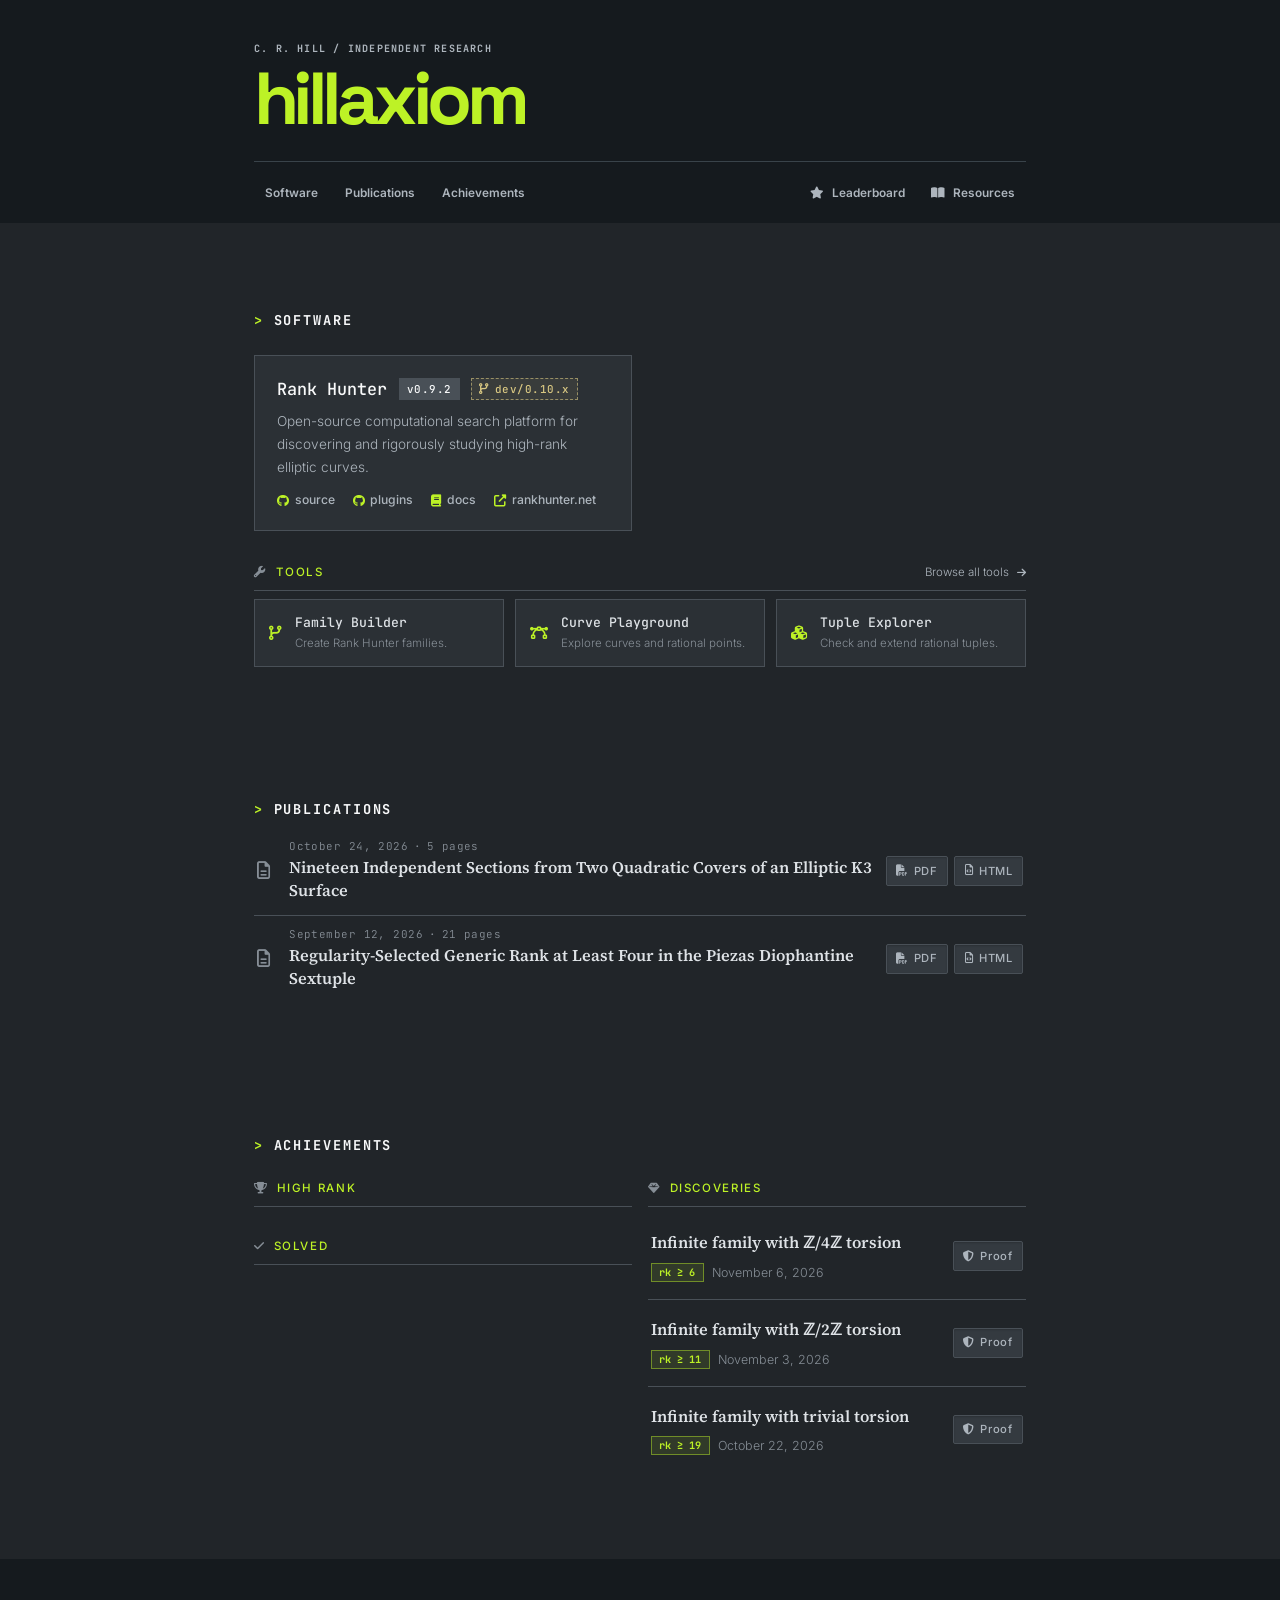
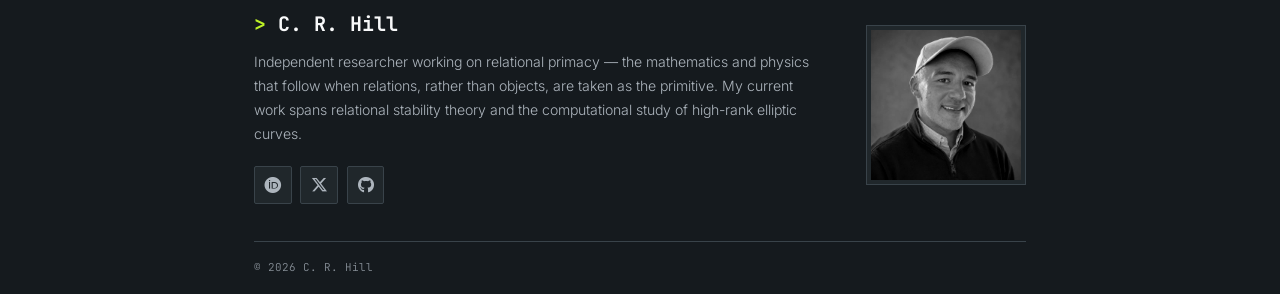
==== index.html @ bff1508a "Refresh leaderboard and resources pages" ====
<!DOCTYPE html>
<html lang="en">
<head>
<meta charset="UTF-8">
<meta name="viewport" content="width=device-width, initial-scale=1.0">
<title>C. R. Hill &middot; hillaxiom</title>
<link rel="stylesheet" href="https://cdnjs.cloudflare.com/ajax/libs/font-awesome/6.5.2/css/all.min.css">
<link rel="preconnect" href="https://fonts.googleapis.com">
<link href="https://fonts.googleapis.com/css2?family=Source+Serif+4:ital,wght@0,400;0,600;0,700;1,400&family=Inter:wght@300;400;500;600&family=JetBrains+Mono:wght@500;700&family=Space+Grotesk:wght@500;700&display=swap" rel="stylesheet">
<!--link rel="stylesheet" href="https://cdn.jsdelivr.net/gh/jpswalsh/academicons@1/css/academicons.min.css"-->
<link rel="stylesheet" href="css/style.css">
</head>
<body class="home-page">

<header class="site-header">
  <div class="site-header-inner">
    <div class="site-header-main">
      <span class="site-header-kicker">C. R. Hill / Independent research</span>
      <h1><a class="site-header-brand" href="index.html">hillaxiom</a></h1>
    </div>
    <nav class="site-header-nav" aria-label="Primary">
      <a href="#software">Software</a>
      <a href="#papers">Publications</a>
      <a href="#achievements">Achievements</a>
      <div class="site-header-nav-secondary">
        <a href="leaderboard.html"><i class="fa-solid fa-star" aria-hidden="true"></i> Leaderboard</a>
        <a href="resources.html"><i class="fa-solid fa-book-open" aria-hidden="true"></i> Resources</a>
      </div>
    </nav>
  </div>
</header>

<div class="container">
  <nav class="mobile-explore" aria-label="More pages">
    <a href="leaderboard.html"><i class="fa-solid fa-star" aria-hidden="true"></i> Leaderboard</a>
    <a href="resources.html"><i class="fa-solid fa-book-open" aria-hidden="true"></i> Resources</a>
  </nav>

  <!-- code -->
  <section id="software">
    <h2 class="section-title">Software</h2>

    <div class="software-grid">

      <div class="software-item">
        <div class="software-head">
          <a href="https://rankhunter.net">Rank Hunter</a>
          <span class="version-bubble">v0.9.2</span>
          <a class="version-bubble dev-bubble" href="https://github.com/crhillresearch/rank-hunter/tree/dev/0.10.x" aria-label="Development branch dev/0.10.x">
            <i class="fa-solid fa-code-branch" aria-hidden="true"></i> dev/0.10.x
          </a>
        </div>
        <p class="software-desc">Open-source computational search platform for discovering and rigorously studying high-rank elliptic curves.</p>
        <div class="software-links">
          <a href="https://github.com/crhillresearch/rank-hunter/"><i class="fa-brands fa-github"></i> source</a>
          <a href="https://github.com/crhillresearch/rh-plugins/"><i class="fa-brands fa-github"></i> plugins</a>
          <a href="https://docs.rankhunter.net"><i class="fa-solid fa-book"></i> docs</a>
          <a href="https://rankhunter.net"><i class="fa-solid fa-up-right-from-square"></i> rankhunter.net</a>
        </div>
      </div>

      <div class="software-item" hidden>
        <div class="software-head">
          <h3 class="software-name">Lava</h3>
          <span class="software-status-badge">In development</span>
        </div>
        <p class="software-desc">Lava brings exact arithmetic geometry to an interactive, Magma-style workspace for elliptic curves and beyond.</p>
      </div>

    </div>

    <div class="software-tools">
      <div class="software-tools-heading">
        <h3 class="group-header tools">Tools</h3>
        <a class="tools-browse" href="tools/">Browse all tools <i class="fa-solid fa-arrow-right" aria-hidden="true"></i></a>
      </div>
      <div class="tool-preview-list">
        <a class="tool-preview" href="tools/family-builder/">
          <i class="fa-solid fa-code-branch tool-preview-icon" aria-hidden="true"></i>
          <span><strong>Family Builder</strong><small>Create Rank Hunter families.</small></span>
        </a>
        <a class="tool-preview" href="tools/elliptic-curve-playground/">
          <i class="fa-solid fa-bezier-curve tool-preview-icon" aria-hidden="true"></i>
          <span><strong>Curve Playground</strong><small>Explore curves and rational points.</small></span>
        </a>
        <a class="tool-preview" href="tools/diophantine-tuple-explorer/">
          <i class="fa-solid fa-cubes tool-preview-icon" aria-hidden="true"></i>
          <span><strong>Tuple Explorer</strong><small>Check and extend rational tuples.</small></span>
        </a>
      </div>
    </div>
  </section>

  <!-- papers -->
  <section id="papers">
    <h2 class="section-title">Publications</h2>

    <div class="paper-group">
      <!-- Nineteen Independent Sections -->
      <article class="paper publication">
        <i class="fa-regular fa-file-lines paper-icon" aria-hidden="true"></i>
        <div class="paper-main">
          <div class="publication-meta"><time datetime="2026-10-24">October 24, 2026</time><span aria-hidden="true">&middot;</span><span>5 pages</span></div>
          <h3 class="paper-title"><a href="papers/k3-19-sections.html">Nineteen Independent Sections from Two Quadratic Covers of an Elliptic K3 Surface</a></h3>
        </div>
        <div class="paper-links">
          <a href="pdf/k3-19-sections.pdf" target="_blank" rel="noopener" class="paper-link">
            <i class="fa-solid fa-file-pdf"></i>
            PDF
          </a>
          <a href="papers/k3-19-sections.html" target="_blank" rel="noopener" class="paper-link">
            <i class="fa-regular fa-file-code"></i>
            HTML
          </a>
        </div>
      </article>

      <!-- Regularity-Selected Four-Rank Piezas Families -->
      <article class="paper publication">
        <i class="fa-regular fa-file-lines paper-icon" aria-hidden="true"></i>
        <div class="paper-main">
          <div class="publication-meta"><time datetime="2026-09-12">September 12, 2026</time><span aria-hidden="true">&middot;</span><span>21 pages</span></div>
          <h3 class="paper-title"><a href="papers/dmt-001.html">Regularity-Selected Generic Rank at Least Four in the Piezas Diophantine Sextuple</a></h3>
        </div>
        <div class="paper-links">
          <a href="pdf/dmt-001.pdf" target="_blank" rel="noopener" class="paper-link">
            <i class="fa-solid fa-file-pdf"></i>
            PDF
          </a>
          <a href="papers/dmt-001.html" target="_blank" rel="noopener" class="paper-link">
            <i class="fa-regular fa-file-code"></i>
            HTML
          </a>
        </div>
      </article>

    </div><!--/group-->

  </section><!--/papers-->

  <!-- unlocked -->
  <section id="achievements">
    <h2 class="section-title">Achievements</h2>

    <div class="unlocked-grid">
      <div class="unlocked-column">
        <div class="unlocked-group high-rank-group">
          <h3 class="group-header high-rank">High Rank</h3>
        </div>

        <div class="unlocked-group solved-group">
          <h3 class="group-header solved">Solved</h3>
        </div>
      </div>

      <div class="unlocked-group">
        <h3 class="group-header discoveries">Discoveries</h3>

        <article class="paper">
          <div class="paper-main discovery-main">
            <div class="discovery-info">
              <h3 class="paper-title">Infinite family with ℤ/4ℤ torsion</h3>
              <p class="discovery-date"><span class="discovery-rank-badge" aria-label="Rank at least 6">rk &ge; 6</span><time datetime="2026-11-05">November 6, 2026</time></p>
            </div>
            <div class="paper-links discovery-links">
              <a href="https://github.com/crhillresearch/rank-ledger/tree/main/c4-rank-6-s3-genus-one-family" target="_blank" rel="noopener">
                <i class="fa-solid fa-shield-halved" aria-hidden="true"></i>
                Proof
              </a>
            </div>
          </div>
        </article>

        <article class="paper">
          <div class="paper-main discovery-main">
            <div class="discovery-info">
              <h3 class="paper-title">Infinite family with ℤ/2ℤ torsion</h3>
              <p class="discovery-date"><span class="discovery-rank-badge" aria-label="Rank at least 11">rk &ge; 11</span><time datetime="2026-11-03">November 3, 2026</time></p>
            </div>
            <div class="paper-links discovery-links">
              <a href="https://github.com/crhillresearch/rank-ledger/tree/main/c2-rank-11-genus-one-family" target="_blank" rel="noopener">
                <i class="fa-solid fa-shield-halved" aria-hidden="true"></i>
                Proof
              </a>
            </div>
          </div>
        </article>
        <article class="paper">
          <div class="paper-main discovery-main">
            <div class="discovery-info">
              <h3 class="paper-title">Infinite family with trivial torsion</h3>
              <p class="discovery-date"><span class="discovery-rank-badge" aria-label="Rank at least 19">rk &ge; 19</span><time datetime="2026-10-22">October 22, 2026</time></p>
            </div>
            <div class="paper-links discovery-links">
              <a href="https://github.com/crhillresearch/rank-ledger/tree/main/rank-19-genus-one-base-change" target="_blank" rel="noopener">
                <i class="fa-solid fa-shield-halved" aria-hidden="true"></i>
                Proof
              </a>
            </div>
          </div>
        </article>
      </div>
    </div><!--/unlocked-grid-->

  </section>
</div>

<footer class="site-footer" id="about">
  <div class="footer-inner">
    <div class="footer-top">
      <div class="footer-about">
        <p class="footer-name">C. R. Hill</p>
        <p class="footer-bio">
          Independent researcher working on relational primacy &mdash; the mathematics
          and physics that follow when relations, rather than objects, are taken as
          the primitive. My current work spans relational stability theory and the
          computational study of high-rank elliptic curves.
        </p>
        <nav class="footer-socials" aria-label="C. R. Hill social links">
          <a href="https://orcid.org/0009-0001-0580-3561" aria-label="ORCiD"><i class="fab fa-orcid" aria-hidden="true"></i></a>
          <a href="https://x.com/crhillresearch" aria-label="X"><i class="fab fa-x-twitter" aria-hidden="true"></i></a>
          <a href="https://github.com/crhillresearch" aria-label="GitHub"><i class="fab fa-github" aria-hidden="true"></i></a>
        </nav>
      </div>
      <div class="footer-photo">
        <img src="assets/c_hill.jpg" alt="Portrait of C. R. Hill" />
      </div>
    </div>
    <div class="footer-bottom">
      <span>&copy; 2026 C. R. Hill</span>
    </div>
  </div>
</footer>

</body>
</html>
---- css/style.css ----
:root {
  --bg: #212529;
  --bg-raised: #2b3035;
  --bg-inset: #343A40;
  --bg-mid: #495057;
  --fg: #DEE2E6;
  --fg-strong: #F8F9FA;
  --fg-soft: #adb5bd;
  --dim: #868e96;
  --border: #495057;
  --accent: #BDF226;
  --accent-text: #BDF226;
  --accent-soft: rgba(189, 242, 38, 0.10);
  --yellow: #f2f226;
  --serif: "Source Serif 4", Georgia, serif;
  --sans: "Inter", system-ui, sans-serif;
  --mono: "JetBrains Mono", monospace;
}

* { margin: 0; padding: 0; box-sizing: border-box; }

body {
  background: var(--bg);
  color: var(--fg);
  font-family: var(--sans);
  font-weight: 300;
  line-height: 1.7;
  -webkit-font-smoothing: antialiased;
}

.container {
  max-width: 820px;
  margin: 0 auto;
  padding: 0 1.5rem;
}

a { color: var(--accent-text); text-decoration: none; }
a:hover { text-decoration: underline; text-underline-offset: 3px; }
a em { color: var(--fg-soft); font-size: 0.98rem; }
a:hover em { color: var(--fg); }

/* ---------- masthead ---------- */
header {
  display: flex;
  justify-content: space-between;
  align-items: baseline;
  padding: 2.2rem 0 1.2rem;
  border-bottom: 2px solid var(--fg-strong);
}
.site-name {
  font-family: var(--mono);
  font-weight: 700;
  font-size: 1.4rem;
  color: var(--fg-strong);
  letter-spacing: -0.02em;
}
.site-name::before { content: "> "; color: var(--accent-text); }
.site-name:hover { text-decoration: none; color: var(--accent-text); }

nav {
  display: flex;
  align-items: center;
  gap: 1.1rem;
}
nav a { color: var(--fg-soft); }
nav a:hover { color: var(--accent-text); }
nav a i { font-size: 1rem; vertical-align: -1px; }

/* ---------- hero ---------- */
.intro { padding: 3.2rem 0 2.8rem; }
.intro h1 {
  font-family: "Space Grotesk", var(--sans);
  font-weight: 700;
  font-size: clamp(1.7rem, 4.2vw, 2.4rem);
  line-height: 1.2;
  margin-bottom: 1rem;
  color: var(--fg-strong);
}
.intro em {
  color: var(--accent-text);
  font-family: var(--serif);
  font-style: italic;
  font-weight: 600;
}
.intro p {
  color: var(--fg-soft);
  font-size: 0.98rem;
}

/* ---------- sections ---------- */
section { padding: 1.8rem 0 2.4rem; }

.section-title {
  font-family: var(--mono);
  font-weight: 700;
  font-size: 0.85rem;
  text-transform: uppercase;
  letter-spacing: 0.14em;
  color: var(--fg-strong);
  display: flex;
  align-items: center;
  gap: 0.6rem;
  margin-bottom: 1.4rem;
}
.section-title::before { content: ">"; color: var(--accent-text); font-weight: 700; }

.section-note {
  color: var(--dim);
  font-size: 0.82rem;
  margin: -0.9rem 0 1.2rem;
}

/* ---------- frameworks ---------- */
.framework-grid {
  display: grid;
  grid-template-columns: repeat(2, 1fr);
  gap: 1rem;
}
.framework {
  background: var(--bg-raised);
  border: 1px solid var(--border);
  border-left: 3px solid var(--accent);
  padding: 1.3rem 1.5rem;
  transition: border-left-color .2s;
}
.framework:hover { border-left-color: var(--fg-strong); }
.framework.muted { opacity: 0.45; }

.framework-head {
  display: flex;
  justify-content: space-between;
  align-items: baseline;
  flex-wrap: wrap;
  gap: 0.5rem;
  margin-bottom: 0.3rem;
}
.framework h3 {
  font-family: var(--serif);
  font-weight: 600;
  font-size: 1.1rem;
  color: var(--fg-strong);
}
.abbr {
  font-family: var(--sans);
  font-weight: 500;
  font-size: 0.62rem;
  letter-spacing: 0.1em;
  color: var(--fg-strong);
  background: var(--bg-mid);
  padding: 0.15rem 0.45rem;
  vertical-align: 2px;
  margin-left: 0.4rem;
}
.msc-code {
  font-family: var(--sans);
  font-weight: 200;
  font-size: 0.62rem;
  letter-spacing: 0.1em;
  color: var(--dim);
  background: var(--bg-inset);
  padding: 0.15rem 0.45rem;
  vertical-align: 2px;
  margin-left: 0.4rem;
}
.status {
  font-size: 0.72rem;
  text-transform: uppercase;
  letter-spacing: 0.08em;
  color: var(--fg-soft);
  white-space: nowrap;
}
.status.dim { color: var(--dim); }
.dots-green, .dots-yellow { font-size: 0.5rem; vertical-align: 2px; margin-right: 0.3rem; }
.dots-green { color: var(--accent-text); }
.dots-yellow { color: var(--yellow); }

.framework p { color: var(--fg-soft); font-size: 0.9rem; }

.framework-papers { margin-top: 0.9rem; }
.framework-papers-label {
  display: block;
  font-family: var(--mono);
  font-size: 0.64rem;
  text-transform: uppercase;
  letter-spacing: 0.12em;
  color: var(--dim);
  margin-bottom: 0.3rem;
}
.framework-papers ul { list-style: none; }
.framework-papers li {
  padding: 0.35rem 0;
  border-bottom: 1px solid var(--border);
  font-size: 0.88rem;
}
.framework-papers li:last-child { border-bottom: none; }
.framework-papers a { color: var(--fg); font-weight: 400; }
.framework-papers a:hover { color: var(--accent-text); }
.paper-flag {
  font-size: 0.64rem;
  text-transform: uppercase;
  letter-spacing: 0.08em;
  color: var(--dim);
  margin-left: 0.5rem;
  white-space: nowrap;
}

/* ---------- progress (kept for future use) ---------- */
.progress { margin-top: 1rem; }
.progress-meta {
  display: flex;
  justify-content: space-between;
  font-size: 0.66rem;
  text-transform: uppercase;
  letter-spacing: 0.1em;
  color: var(--dim);
  margin-bottom: 0.3rem;
}
.progress-value { color: var(--accent-text); font-weight: 500; }
.progress-track {
  height: 4px;
  background: var(--bg-inset);
  overflow: hidden;
}
.progress-fill {
  height: 100%;
  background: linear-gradient(90deg, var(--bg-mid), var(--accent));
}

/* ---------- software ---------- */
.software-grid {
  display: grid;
  grid-template-columns: repeat(2, 1fr);
  gap: 1rem;
}
.software-item {
  background: var(--bg-raised);
  border: 1px solid var(--border);
  padding: 1.2rem 1.4rem;
}

.software-head {
  display: flex;
  align-items: center;
  gap: 0.7rem;
  flex-wrap: wrap;
}
.software-head a {
  font-family: var(--mono);
  font-weight: 500;
  font-size: 1.05rem;
  color: var(--fg-strong);
}
.software-head a:hover { color: var(--accent-text); }
.software-name {
  font-family: var(--mono);
  font-size: 1.05rem;
  font-weight: 500;
  line-height: inherit;
  color: var(--fg-strong);
}
.version-bubble {
  font-family: var(--mono);
  font-size: 0.68rem;
  font-weight: 500;
  letter-spacing: 0.05em;
  color: var(--fg-strong);
  background: var(--bg-mid);
  padding: 0.1rem 0.5rem;
  white-space: nowrap;
}
.software-status-badge {
  font-family: var(--sans);
  font-size: 0.68rem;
  font-weight: 500;
  letter-spacing: 0.04em;
  color: var(--fg-soft);
  border: 1px solid var(--border);
  border-radius: 999px;
  padding: 0.1rem 0.55rem;
  white-space: nowrap;
}
.software-head a.version-bubble {
  font-size: 0.68rem;
  color: var(--fg-strong);
}
.software-head a.version-bubble:hover {
  color: var(--accent-text);
  text-decoration: none;
}
.software-head a.dev-bubble {
  display: inline-flex;
  align-items: center;
  gap: 0.3rem;
  color: #d8c782;
  background: rgba(216, 199, 130, 0.08);
  border: 1px dashed rgba(216, 199, 130, 0.6);
  padding: 0.05rem 0.45rem;
}
.software-head a.dev-bubble:hover {
  color: #f1df9d;
  background: rgba(216, 199, 130, 0.15);
  border-color: #f1df9d;
}
.software-desc {
  color: var(--fg-soft);
  font-size: 0.85rem;
  margin: 0.4rem 0 0.7rem;
}
.software-links {
  display: flex;
  gap: 1.2rem;
  font-size: 0.76rem;
  font-weight: 500;
}
.software-links a {
  color: var(--fg-soft);
  display: inline-flex;
  align-items: center;
  gap: 0.35rem;
}
.software-links a:hover { color: var(--accent-text); text-decoration: none; }
.software-links i { color: var(--accent-text); }

/* ---------- achievements ---------- */
.achievement-grid {
  display: grid;
  grid-template-columns: repeat(2, 1fr);
  gap: 1rem;
}
.achievement {
  background: var(--bg-raised);
  border: 1px solid var(--border);
  border-top: 3px solid var(--accent);
  padding: 1.2rem 1.3rem;
  display: flex;
  flex-direction: column;
  transition: border-top-color .2s;
}
.achievement:hover { border-top-color: var(--fg-strong); }

.badge-row {
  display: flex;
  gap: 0.4rem;
  margin-bottom: 0.7rem;
}
.badge {
  display: inline-flex;
  align-items: center;
  gap: 0.3rem;
  font-size: 0.6rem;
  font-weight: 600;
  text-transform: uppercase;
  letter-spacing: 0.12em;
  padding: 0.2rem 0.55rem;
  border: 1px solid var(--border);
}
.badge i { font-size: 0.6rem; }
.badge.solved {
  color: var(--bg-raised);
  background: var(--accent);
  border-color: transparent;
}
.badge.record {
  color: var(--fg-strong);
  background: var(--bg-mid);
  border-color: transparent;
}
.achievement h3 {
  font-family: var(--mono);
  font-weight: 500;
  font-size: 0.98rem;
  margin-bottom: 0.4rem;
  color: var(--fg-strong);
}
.achievement p {
  color: var(--fg-soft);
  font-size: 0.84rem;
  flex: 1;
  margin-top: 0.9rem;
}
.achievement-meta {
  color: var(--dim);
  font-size: 0.76rem;
}
.achievement-links {
  margin-top: 0.9rem;
  display: flex;
  gap: 1.1rem;
  font-size: 0.76rem;
}
.achievement-links a { color: var(--fg-soft); font-weight: 500; }
.achievement-links a:hover { color: var(--accent-text); text-decoration: none; }
.achievement-links i { color: var(--accent-text); margin-right: 0.3rem; }

/* --------- unlocked --------- */
.unlocked-heading {
  display: flex;
  align-items: center;
  justify-content: space-between;
  gap: 0.5rem;
  padding-bottom: 0.45rem;
  border-bottom: 1px solid var(--border);
  margin-bottom: 0.4rem;
}
.unlocked-heading .group-header {
  padding: 0;
  border: 0;
  margin: 0;
  white-space: nowrap;
}
.unlocked-heading .unlocked-links,
.unlocked-heading .unlocked-links a { margin-top: 0; }
.discovery-main {
  display: flex;
  flex-wrap: wrap;
  align-items: center;
  gap: 0.6rem 1rem;
}
.discovery-info {
  flex: 1 1 21rem;
  min-width: 0;
}
.discovery-info .paper-title {
  margin-bottom: 0;
}
.discovery-rank-badge {
  display: inline-flex;
  align-items: center;
  padding: 0.12rem 0.45rem;
  font-family: var(--mono);
  font-size: 0.64rem;
  font-weight: 700;
  line-height: 1.3;
  white-space: nowrap;
  border: 1px solid rgba(189, 242, 38, 0.45);
  background: var(--accent-soft);
  color: var(--accent);
}
.discovery-date {
  display: flex;
  align-items: center;
  flex-wrap: wrap;
  gap: 0.5rem;
  color: var(--dim);
  font-size: 0.78rem;
  margin-top: 0.1rem;
}
.discovery-main .discovery-links {
  margin: 0 0 0 auto;
}
.discovery-main .discovery-links a { width: auto; }

.unlocked p {
  color: var(--dim);
  font-size: 0.84rem;
  font-style: italic;
  flex: 1;
}

/* ---------- papers ---------- */
.paper, .unlocked {
  display: flex;
  align-items: flex-start;
  gap: 1rem;
  padding: 1rem 0.2rem;
  transition: background .15s;
}
.paper:hover { background: var(--bg-raised); }
.paper-icon {
  color: var(--dim);
  font-size: 1.1rem;
  margin-top: 0.35rem;
}
.paper:hover .paper-icon { color: var(--accent-text); }
.paper-main { flex: 1; min-width: 240px; }
.paper-title {
  font-family: var(--serif);
  font-weight: 600;
  font-size: 1.02rem;
  margin-bottom: 0.1rem;
}
.paper-title a { color: var(--fg); }
.paper-title a:hover { color: var(--accent-text); text-decoration: none; }
.paper-desc {
  color: var(--fg-soft);
  font-size: 0.92rem;
  margin-bottom: 0.1rem;
}
.paper-meta {
  color: var(--fg-soft);
  font-size: 0.89rem;
  margin-top: 0.1rem;
}

.paper-meta::before { content: "> "; margin-right: 0.2rem; color: var(--accent); font-weight: 400; }

.paper-links, .unlocked-links {
  
  
  gap: 0.4rem;
  
  margin-top: 0.4rem;
align-items: flex-start; display: flex; flex-direction: row; }

.paper-links a, .unlocked-links a {
  font-size: 0.7rem;
  font-weight: 500;
  letter-spacing: 0.05em;
  color: var(--fg-soft);
  border: 1px solid var(--border);
  padding: 0.2rem 0.55rem;
  white-space: nowrap;
  transition: all .15s;
  text-align: center;
}
.unlocked-links a {
  margin-top: 0.2rem;
  color: var(--fg-soft);
  background: var(--bg-inset);
  border-color: var(--border);
  box-shadow: inset 0 1px 2px rgba(0, 0, 0, 0.18);
}
.paper-links a { width: 4.5rem; }
.paper-group .paper-links a,
#achievements .paper-links a {
  display: inline-flex;
  align-items: center;
  justify-content: center;
  gap: 0.35rem;
  width: auto;
  padding: 0.26rem 0.6rem;
  border-radius: 2px;
  background: var(--bg-inset);
  border-color: var(--border);
  box-shadow: inset 0 1px 2px rgba(0, 0, 0, 0.18);
}
.paper-links a:hover, .unlocked-links a:hover {
  color: var(--accent-text);
  border-color: var(--accent-text);
  text-decoration: none;
}
.paper-group .paper-links a:hover,
#achievements .paper-links a:hover {
  color: var(--fg-strong);
  background: var(--bg-mid);
  border-color: var(--dim);
}
.unlocked-links a:hover {
  color: var(--fg-strong);
  background: var(--bg-mid);
  border-color: var(--dim);
}
.arxiv-id { color: var(--dim); font-weight: 400; }

/* paper subgroups */
.paper-group, .unlocked-group { margin-bottom: 2.8rem; }
.paper-group:last-child, .unlocked-group:last-child { margin-bottom: 0; }

.group-header {
  font-family: var(--sans);
  font-weight: 500;
  font-size: 0.72rem;
  text-transform: uppercase;
  letter-spacing: 0.14em;
  color: var(--accent);
  padding-bottom: 0.45rem;
  border-bottom: 1px solid var(--border);
  margin-bottom: 0.4rem;
}
.group-header::before {
  font-family: "Font Awesome 6 Free";
  font-weight: 900;
  color: var(--dim);
  margin-right: 0.5rem;
}

.group-header.elliptic-curves::before {
  content: "\f534"; /* fa-bezier-curve */
}

.group-header.physics::before {
  content: "\f5d2"; /* fa-atom */
}

/* unlocked group headers */
.group-header.high-rank::before {
  content: "\f091";
}
.group-header.solved::before {
  content: "\f00c";
}
.group-header.discoveries::before {
  content: "\f3a5"; /* fa-gem */
}
.group-header.tools::before {
  content: "\f0ad"; /* fa-wrench */
}

/* -- lists -- */
ul {
  list-style: none;
  margin-bottom: 3.2rem;
}
ul:last-child {
  margin-bottom: 0.2rem;
}
.header-underline {
  padding-bottom: 0.45rem;
  border-bottom: 1px solid var(--border);
  margin-bottom: 0.4rem;
}
h2.header-underline {
  color: var(--fg);
}
h3.header-underline {
  color: var(--fg-soft);
}

/* ---------- footer ---------- */
footer {
  padding: 1.6rem 0 2.4rem;
  margin-top: 2rem;
  border-top: 1px solid var(--border);
  color: var(--dim);
  font-size: 0.78rem;
}

/* ---------- responsive ---------- */
@media (max-width: 680px) {
  .framework-grid { grid-template-columns: 1fr; }
  .achievement-grid { grid-template-columns: 1fr; }
  .software-grid { grid-template-columns: 1fr; }
  .paper { flex-wrap: wrap; }
  .paper-links { width: 100%; justify-content: flex-start; }
}

/* ---------- home page ---------- */
.home-page .site-header { display: block; padding: 0; border: 0; background: #151a1e; color: var(--fg-soft); }
.home-page .site-header-inner { max-width: 820px; margin: 0 auto; padding: 0 1.5rem; }
.home-page .site-header-main {
  padding: 2.5rem 0 1.7rem;
}
.home-page .site-header-kicker {
  display: block;
  color: var(--fg-soft);
  font-family: var(--mono);
  font-size: 0.63rem;
  font-weight: 700;
  letter-spacing: 0.12em;
  text-transform: uppercase;
}
.home-page .site-header-brand {
  display: inline-block;
  margin-top: 0.45rem;
  color: var(--accent);
  font-family: "Space Grotesk", var(--sans);
  font-size: clamp(2.8rem, 8vw, 4.6rem);
  font-weight: 700;
  letter-spacing: -0.075em;
  line-height: 0.95;
}
.home-page .site-header-brand:hover { color: var(--accent); text-decoration: none; }
.home-page .site-header-main h1 { display: flex; align-items: baseline; flex-wrap: wrap; gap: 0 1rem; }
.home-page .site-header-page-title {
  color: var(--fg-strong);
  font-family: var(--mono);
  font-size: clamp(1rem, 2.4vw, 1.35rem);
  font-weight: 500;
  letter-spacing: -0.03em;
}
.home-page .site-header-page-title > span { color: var(--accent); }
.home-page .site-header-nav {
  display: flex;
  align-items: center;
  flex-wrap: wrap;
  gap: 0.25rem;
  padding: 0.7rem 0;
  border-top: 1px solid #39434a;
}
.home-page .site-header-nav a {
  display: inline-flex;
  align-items: center;
  gap: 0.45rem;
  padding: 0.5rem 0.65rem;
  border: 1px solid transparent;
  border-radius: 2px;
  color: var(--fg-soft);
  font-size: 0.74rem;
  font-weight: 600;
  text-decoration: none;
  white-space: nowrap;
  transition: background .15s, color .15s, border-color .15s;
}
.home-page .site-header-nav a:hover,
.home-page .site-header-nav a:focus-visible { background: #283036; color: var(--accent); }
.home-page .site-header-nav a[aria-current="page"] { background: #283036; border-color: #39434a; color: var(--accent); }
.home-page .site-header-nav-secondary { display: flex; align-items: center; gap: 0.25rem; margin-left: auto; }
.home-page .site-header-nav i { font-size: 0.75rem; }
.home-page .mobile-explore { display: none; }
.home-page .container > #software { padding-top: 5.4rem; }
.home-page .container > section + section { margin-top: 4rem; }
.home-page .software-links { flex-wrap: wrap; gap: 0.3rem 1.1rem; }
.home-page .software-tools { margin-top: 2rem; }
.home-page .software-tools-heading {
  display: flex;
  align-items: center;
  justify-content: space-between;
  gap: 1rem;
  padding-bottom: 0.45rem;
  border-bottom: 1px solid var(--border);
  margin-bottom: 0.5rem;
}
.home-page .software-tools .group-header { padding: 0; border: 0; margin: 0; }
.home-page .tools-browse { color: var(--fg-soft); font-size: 0.72rem; white-space: nowrap; }
.home-page .tools-browse:hover { color: var(--accent); text-decoration: none; }
.home-page .tools-browse i { margin-left: 0.3rem; font-size: 0.65rem; }
.home-page .tool-preview-list { display: grid; grid-template-columns: repeat(3, minmax(0, 1fr)); gap: 0.65rem; }
.home-page .tool-preview {
  display: inline-flex;
  align-items: center;
  gap: 0.8rem;
  min-width: 0;
  padding: 0.75rem 0.9rem;
  border: 1px solid var(--border);
  background: var(--bg-raised);
  color: var(--fg);
}
.home-page .tool-preview-icon { flex: none; color: var(--accent); font-size: 0.9rem; }
.home-page .tool-preview span { min-width: 0; }
.home-page .tool-preview strong { display: block; font-family: var(--mono); font-size: 0.82rem; font-weight: 500; }
.home-page .tool-preview small { display: block; color: var(--dim); font-size: 0.72rem; }
.home-page .tool-preview:hover { border-color: var(--accent); text-decoration: none; }
.home-page .tool-preview:hover strong { color: var(--accent); }
.home-page .unlocked-grid {
  display: grid;
  grid-template-columns: repeat(2, minmax(0, 1fr));
  align-items: start;
  gap: 1rem;
}
.home-page .unlocked-column { display: flex; flex-direction: column; gap: 1.5rem; min-width: 0; }
.home-page .unlocked-grid .unlocked-group { min-width: 0; margin-bottom: 0; }
.home-page .paper-group .paper,
.home-page .unlocked-group .paper { border-bottom: 1px solid var(--border); }
.home-page .paper-group .paper:last-child,
.home-page .unlocked-group .paper:last-child { border-bottom: 0; }
.home-page #papers .section-title { margin-bottom: 0.4rem; }
.home-page #papers .publication {
  display: grid;
  grid-template-columns: 1.2rem minmax(0, 1fr) auto;
  align-items: center;
  gap: 0.8rem;
  padding: 0.7rem 0.2rem;
}
.home-page #papers .publication .paper-icon { margin-top: 0; }
.home-page #papers .publication .paper-main { min-width: 0; }
.home-page #papers .publication-meta {
  display: flex;
  align-items: baseline;
  flex-wrap: wrap;
  gap: 0.35rem;
  font-family: var(--mono);
  font-size: 0.68rem;
  letter-spacing: 0.04em;
  color: var(--dim);
  line-height: 1.3;
  margin-bottom: 0.2rem;
}
.home-page #papers .publication .paper-title { font-size: 1.02rem; line-height: 1.4; }
.home-page #papers .publication .paper-links { margin: 0; width: auto; }
.home-page .discovery-main { gap: 0.35rem 0.8rem; }
.home-page .discovery-info { flex-basis: 17rem; }
.home-page .discovery-date { margin-top: 0.3rem; }

.home-page .site-footer {
  margin-top: 3rem;
  padding: 3rem 0 1.1rem;
  border: 0;
  background: #151a1e;
  color: var(--fg-soft);
}
.home-page .footer-inner { max-width: 820px; margin: 0 auto; padding: 0 1.5rem; }
.home-page .footer-top {
  display: grid;
  grid-template-columns: minmax(0, 1fr) 160px;
  align-items: center;
  gap: 3rem;
}
.home-page .footer-name {
  font-family: var(--mono);
  font-size: 1.25rem;
  font-weight: 700;
  color: var(--fg-strong);
  margin-bottom: 0.6rem;
}
.home-page .footer-name::before { content: "> "; color: var(--accent); }
.home-page .footer-bio { max-width: 35rem; font-size: 0.88rem; line-height: 1.7; }
.home-page .footer-socials { display: flex; gap: 0.55rem; margin-top: 1.25rem; }
.home-page .footer-socials a {
  display: inline-flex;
  align-items: center;
  justify-content: center;
  width: 2.35rem;
  height: 2.35rem;
  border: 1px solid #39434a;
  border-radius: 2px;
  background: #20272b;
  color: var(--fg-soft);
  transition: color .15s, border-color .15s, background .15s;
}
.home-page .footer-socials a:hover,
.home-page .footer-socials a:focus-visible {
  color: var(--accent);
  border-color: var(--accent);
  background: #283036;
  text-decoration: none;
}
.home-page .footer-socials i { font-size: 1.05rem; }
.home-page .footer-photo { border: 1px solid #39434a; background: #20272b; padding: 4px; }
.home-page .footer-photo img {
  display: block;
  width: 100%;
  aspect-ratio: 1;
  object-fit: cover;
  filter: grayscale(100%) contrast(1.08);
}
.home-page .footer-bottom {
  display: flex;
  justify-content: space-between;
  align-items: center;
  flex-wrap: wrap;
  gap: 0.4rem 1rem;
  margin-top: 2.35rem;
  padding-top: 1rem;
  border-top: 1px solid #39434a;
  color: var(--dim);
  font-family: var(--mono);
  font-size: 0.68rem;
}

@media (max-width: 680px) {
  .home-page .tool-preview-list { grid-template-columns: repeat(2, minmax(0, 1fr)); }
  .home-page .site-header-main { padding: 1.55rem 0 1rem; }
  .home-page .site-header-nav {
    display: grid;
    grid-template-columns: repeat(3, minmax(0, 1fr));
    gap: 0.15rem;
    padding: 0.55rem 0 0.7rem;
  }
  .home-page .site-header-nav > a {
    justify-content: center;
    padding: 0.45rem 0.15rem;
    font-size: 0.7rem;
  }
  .home-page .site-header-nav a { font-weight: 500; }
  .home-page .site-header-nav-secondary { display: none; }
  .home-page .mobile-explore {
    display: flex;
    justify-content: flex-end;
    gap: 1.2rem;
    margin-top: 0.65rem;
    padding-bottom: 0.35rem;
    border-bottom: 1px solid var(--border);
  }
  .home-page .mobile-explore a {
    display: inline-flex;
    align-items: center;
    gap: 0.4rem;
    padding: 0.3rem 0;
    color: var(--fg-soft);
    font-size: 0.72rem;
    font-weight: 500;
    white-space: nowrap;
  }
  .home-page .mobile-explore a:hover,
  .home-page .mobile-explore a:focus-visible { color: var(--accent); text-decoration: none; }
  .home-page .mobile-explore a[aria-current="page"] { color: var(--accent); }
  .home-page .mobile-explore i { color: var(--accent); font-size: 0.7rem; }
  .home-page .container > #software { padding-top: 1.8rem; }
  .home-page .container > section + section { margin-top: 2.4rem; }
  .home-page .container > section { padding-top: 1.2rem; padding-bottom: 1.4rem; }
  .home-page .software-item { padding: 1rem 1.1rem; }
  .home-page .software-links { gap: 0.35rem 0.85rem; }
  .home-page .unlocked-grid { grid-template-columns: 1fr; }
  .home-page .unlocked-column { display: grid; grid-template-columns: repeat(2, minmax(0, 1fr)); gap: 0.8rem; }
  .home-page .discovery-main { display: grid; grid-template-columns: minmax(0, 1fr) auto; align-items: center; }
  .home-page .discovery-main .discovery-links { width: auto; margin: 0; }
  .home-page .site-footer { margin-top: 2rem; padding-top: 2.25rem; }
  .home-page .footer-top { grid-template-columns: 1fr; justify-items: center; gap: 1.5rem; text-align: center; }
  .home-page .footer-about { display: flex; flex-direction: column; align-items: center; }
  .home-page .footer-socials { justify-content: center; }
  .home-page .footer-photo { width: 120px; }
  .home-page .footer-bottom { justify-content: center; }
}

@media (max-width: 560px) {
  .home-page .tool-preview-list { grid-template-columns: 1fr; }
  .container { padding-right: 1rem; padding-left: 1rem; }
  .home-page .site-header-inner,
  .home-page .footer-inner { padding-right: 1rem; padding-left: 1rem; }
  .home-page .site-header-nav > a { font-size: 0.68rem; }
  .home-page #papers .publication { grid-template-columns: 1.2rem minmax(0, 1fr); gap: 0.35rem 0.65rem; padding: 0.75rem 0; }
  .home-page #papers .publication .paper-icon { grid-row: 1 / span 2; align-self: start; margin-top: 0.3rem; }
  .home-page #papers .publication .paper-main { grid-column: 2; grid-row: 1; }
  .home-page #papers .publication .paper-links { grid-column: 2; grid-row: 2; justify-content: flex-start; }
  .home-page .unlocked-group .paper { padding: 0.75rem 0; }
}
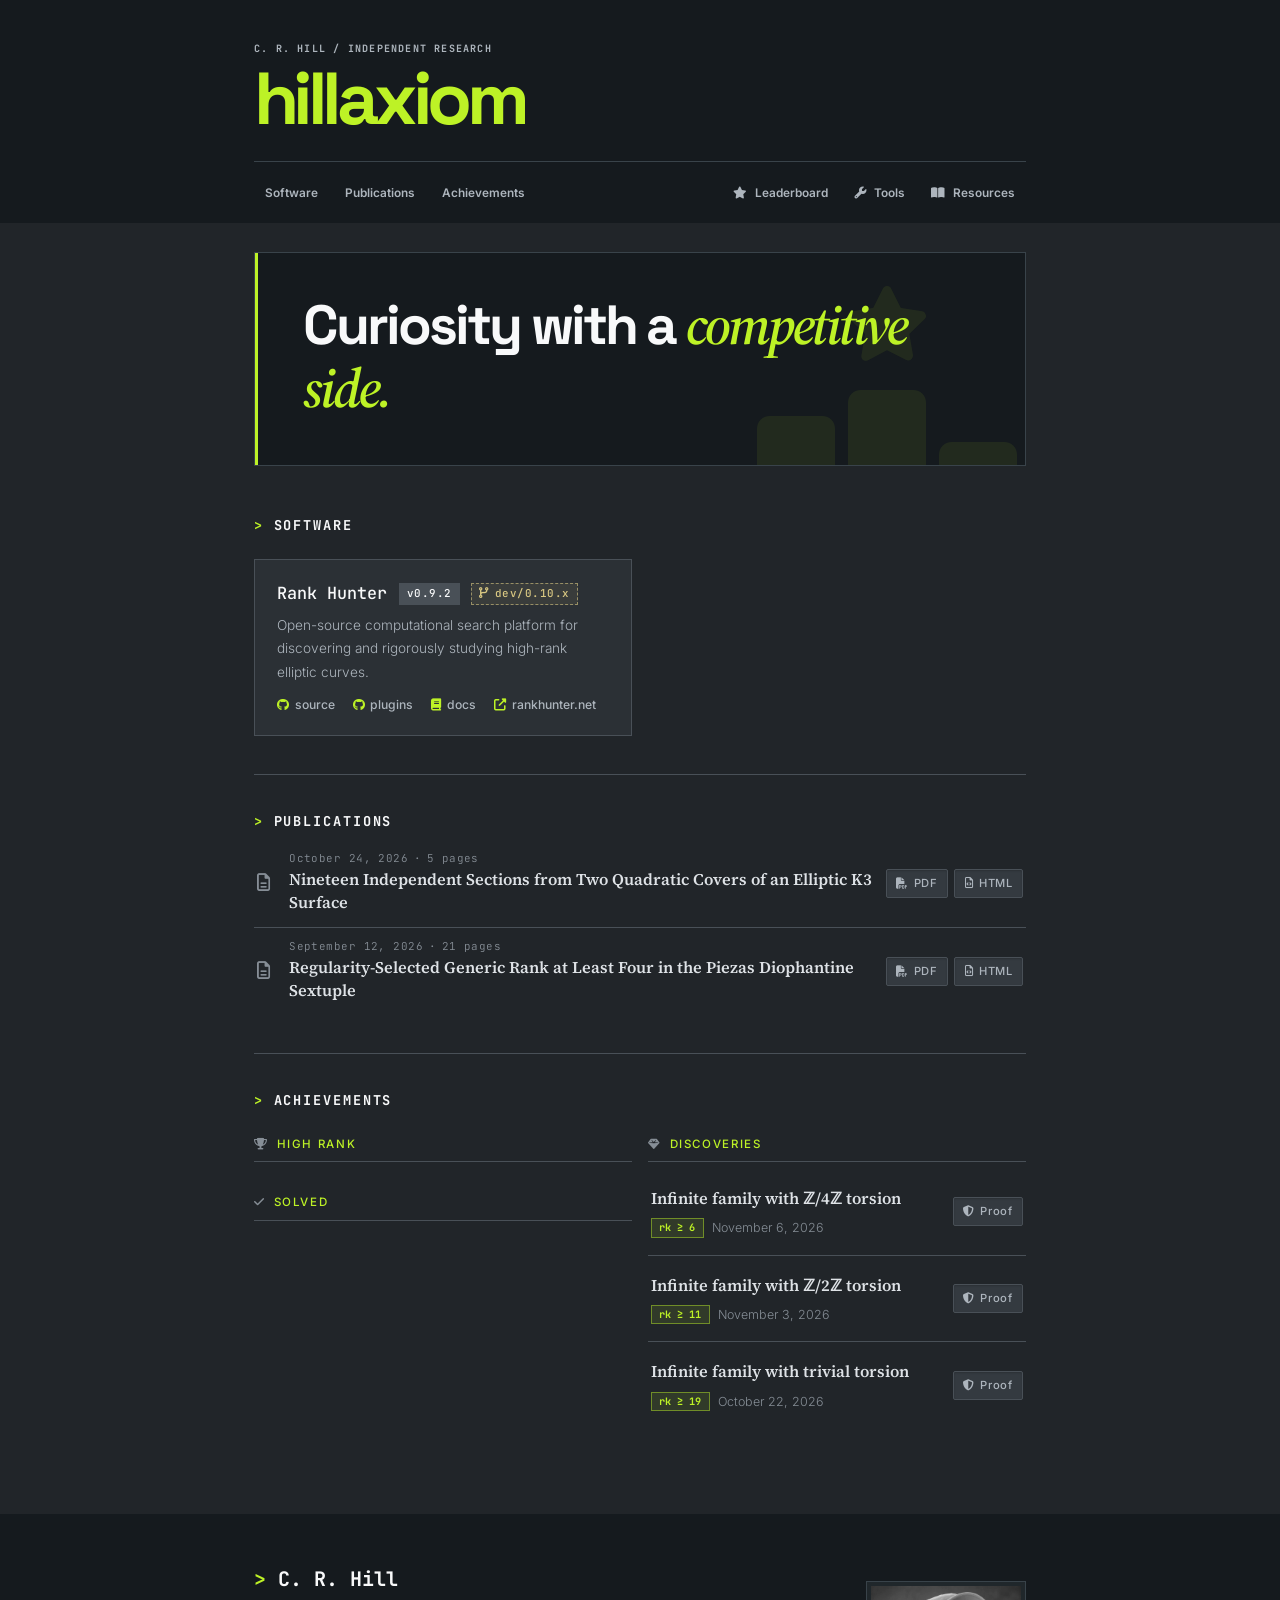
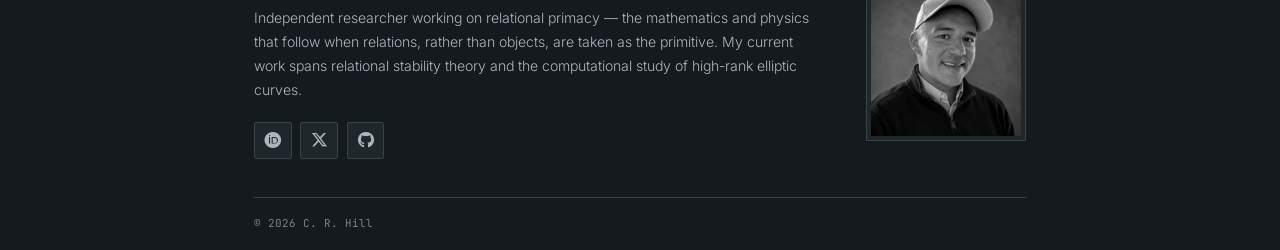
==== commit 2e24f20e: "Refresh homepage hero and tools navigation" ====
--- a/index.html
+++ b/index.html
@@ -24,6 +24,7 @@
       <a href="#achievements">Achievements</a>
       <div class="site-header-nav-secondary">
         <a href="leaderboard.html"><i class="fa-solid fa-star" aria-hidden="true"></i> Leaderboard</a>
+        <a href="tools/"><i class="fa-solid fa-wrench" aria-hidden="true"></i> Tools</a>
         <a href="resources.html"><i class="fa-solid fa-book-open" aria-hidden="true"></i> Resources</a>
       </div>
     </nav>
@@ -33,8 +34,16 @@
 <div class="container">
   <nav class="mobile-explore" aria-label="More pages">
     <a href="leaderboard.html"><i class="fa-solid fa-star" aria-hidden="true"></i> Leaderboard</a>
+    <a href="tools/"><i class="fa-solid fa-wrench" aria-hidden="true"></i> Tools</a>
     <a href="resources.html"><i class="fa-solid fa-book-open" aria-hidden="true"></i> Resources</a>
   </nav>
+
+  <section class="home-hero" aria-labelledby="home-hero-title">
+    <div class="home-hero-content">
+      <h2 id="home-hero-title">Curiosity with a <em>competitive side.</em></h2>
+    </div>
+    <i class="fa-solid fa-ranking-star home-hero-mark" aria-hidden="true"></i>
+  </section>
 
   <!-- code -->
   <section id="software">
@@ -69,26 +78,6 @@
 
     </div>
 
-    <div class="software-tools">
-      <div class="software-tools-heading">
-        <h3 class="group-header tools">Tools</h3>
-        <a class="tools-browse" href="tools/">Browse all tools <i class="fa-solid fa-arrow-right" aria-hidden="true"></i></a>
-      </div>
-      <div class="tool-preview-list">
-        <a class="tool-preview" href="tools/family-builder/">
-          <i class="fa-solid fa-code-branch tool-preview-icon" aria-hidden="true"></i>
-          <span><strong>Family Builder</strong><small>Create Rank Hunter families.</small></span>
-        </a>
-        <a class="tool-preview" href="tools/elliptic-curve-playground/">
-          <i class="fa-solid fa-bezier-curve tool-preview-icon" aria-hidden="true"></i>
-          <span><strong>Curve Playground</strong><small>Explore curves and rational points.</small></span>
-        </a>
-        <a class="tool-preview" href="tools/diophantine-tuple-explorer/">
-          <i class="fa-solid fa-cubes tool-preview-icon" aria-hidden="true"></i>
-          <span><strong>Tuple Explorer</strong><small>Check and extend rational tuples.</small></span>
-        </a>
-      </div>
-    </div>
   </section>
 
   <!-- papers -->
--- a/css/style.css
+++ b/css/style.css
@@ -697,40 +697,51 @@
 .home-page .site-header-nav-secondary { display: flex; align-items: center; gap: 0.25rem; margin-left: auto; }
 .home-page .site-header-nav i { font-size: 0.75rem; }
 .home-page .mobile-explore { display: none; }
-.home-page .container > #software { padding-top: 5.4rem; }
-.home-page .container > section + section { margin-top: 4rem; }
+.home-page .home-hero {
+  position: relative;
+  isolation: isolate;
+  overflow: hidden;
+  margin-top: 1.8rem;
+  padding: 2.6rem 3rem 2.8rem;
+  background: #151a1e;
+  border: 1px solid #39434a;
+}
+.home-page .home-hero::before {
+  content: "";
+  position: absolute;
+  inset: 0 auto 0 0;
+  width: 3px;
+  background: var(--accent);
+}
+.home-page .home-hero-content { position: relative; z-index: 1; }
+.home-page .home-hero h2 {
+  max-width: 40rem;
+  color: var(--fg-strong);
+  font-family: "Space Grotesk", var(--sans);
+  font-size: clamp(2rem, 5.5vw, 3.45rem);
+  font-weight: 700;
+  letter-spacing: -0.055em;
+  line-height: 1.12;
+}
+.home-page .home-hero h2 em { color: var(--accent); font-family: var(--serif); font-weight: 600; }
+.home-page .home-hero-mark {
+  position: absolute;
+  right: 0.5rem;
+  bottom: -1.8rem;
+  color: rgba(189, 242, 38, 0.08);
+  font-size: 13rem;
+  line-height: 1;
+  pointer-events: none;
+}
+.home-page .container > .home-hero + #software { margin-top: 0; }
+.home-page .container > #software { padding-top: 3rem; }
+.home-page .container > section + section { margin-top: 0; }
+.home-page .container > #papers,
+.home-page .container > #achievements {
+  border-top: 1px solid var(--border);
+  padding-top: 2.2rem;
+}
 .home-page .software-links { flex-wrap: wrap; gap: 0.3rem 1.1rem; }
-.home-page .software-tools { margin-top: 2rem; }
-.home-page .software-tools-heading {
-  display: flex;
-  align-items: center;
-  justify-content: space-between;
-  gap: 1rem;
-  padding-bottom: 0.45rem;
-  border-bottom: 1px solid var(--border);
-  margin-bottom: 0.5rem;
-}
-.home-page .software-tools .group-header { padding: 0; border: 0; margin: 0; }
-.home-page .tools-browse { color: var(--fg-soft); font-size: 0.72rem; white-space: nowrap; }
-.home-page .tools-browse:hover { color: var(--accent); text-decoration: none; }
-.home-page .tools-browse i { margin-left: 0.3rem; font-size: 0.65rem; }
-.home-page .tool-preview-list { display: grid; grid-template-columns: repeat(3, minmax(0, 1fr)); gap: 0.65rem; }
-.home-page .tool-preview {
-  display: inline-flex;
-  align-items: center;
-  gap: 0.8rem;
-  min-width: 0;
-  padding: 0.75rem 0.9rem;
-  border: 1px solid var(--border);
-  background: var(--bg-raised);
-  color: var(--fg);
-}
-.home-page .tool-preview-icon { flex: none; color: var(--accent); font-size: 0.9rem; }
-.home-page .tool-preview span { min-width: 0; }
-.home-page .tool-preview strong { display: block; font-family: var(--mono); font-size: 0.82rem; font-weight: 500; }
-.home-page .tool-preview small { display: block; color: var(--dim); font-size: 0.72rem; }
-.home-page .tool-preview:hover { border-color: var(--accent); text-decoration: none; }
-.home-page .tool-preview:hover strong { color: var(--accent); }
 .home-page .unlocked-grid {
   display: grid;
   grid-template-columns: repeat(2, minmax(0, 1fr));
@@ -838,7 +849,6 @@
 }
 
 @media (max-width: 680px) {
-  .home-page .tool-preview-list { grid-template-columns: repeat(2, minmax(0, 1fr)); }
   .home-page .site-header-main { padding: 1.55rem 0 1rem; }
   .home-page .site-header-nav {
     display: grid;
@@ -855,8 +865,8 @@
   .home-page .site-header-nav-secondary { display: none; }
   .home-page .mobile-explore {
     display: flex;
-    justify-content: flex-end;
-    gap: 1.2rem;
+    justify-content: space-between;
+    gap: 0.6rem;
     margin-top: 0.65rem;
     padding-bottom: 0.35rem;
     border-bottom: 1px solid var(--border);
@@ -875,8 +885,12 @@
   .home-page .mobile-explore a:focus-visible { color: var(--accent); text-decoration: none; }
   .home-page .mobile-explore a[aria-current="page"] { color: var(--accent); }
   .home-page .mobile-explore i { color: var(--accent); font-size: 0.7rem; }
-  .home-page .container > #software { padding-top: 1.8rem; }
-  .home-page .container > section + section { margin-top: 2.4rem; }
+  .home-page .container > .home-hero { margin-top: 1.5rem; padding: 2rem 1.5rem 2.2rem; }
+  .home-page .home-hero-mark { right: -0.5rem; bottom: -0.8rem; font-size: 8.5rem; }
+  .home-page .container > #software { padding-top: 2.3rem; }
+  .home-page .container > #papers,
+  .home-page .container > #achievements { padding-top: 1.8rem; }
+  .home-page .container > section + section { margin-top: 0; }
   .home-page .container > section { padding-top: 1.2rem; padding-bottom: 1.4rem; }
   .home-page .software-item { padding: 1rem 1.1rem; }
   .home-page .software-links { gap: 0.35rem 0.85rem; }
@@ -893,7 +907,6 @@
 }
 
 @media (max-width: 560px) {
-  .home-page .tool-preview-list { grid-template-columns: 1fr; }
   .container { padding-right: 1rem; padding-left: 1rem; }
   .home-page .site-header-inner,
   .home-page .footer-inner { padding-right: 1rem; padding-left: 1rem; }
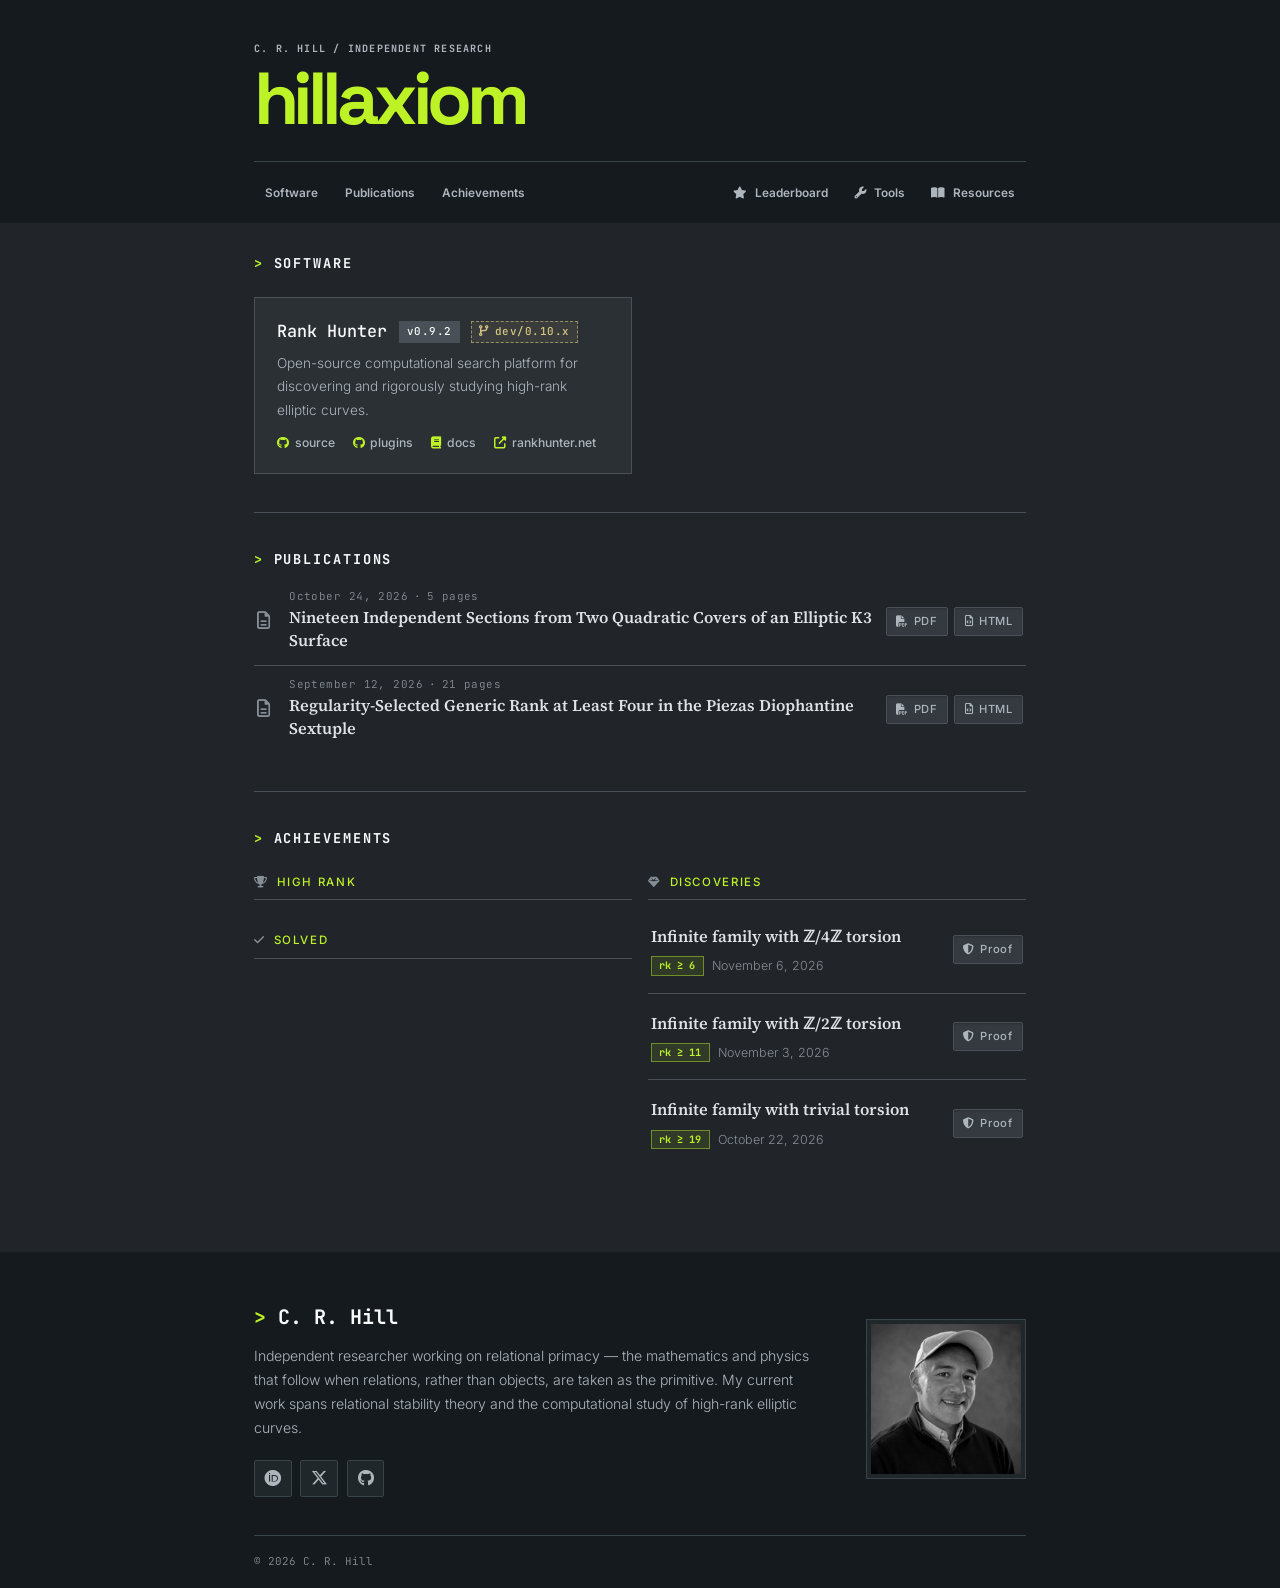
==== commit c53acbca: "Remove homepage hero" ====
--- a/index.html
+++ b/index.html
@@ -37,13 +37,6 @@
     <a href="tools/"><i class="fa-solid fa-wrench" aria-hidden="true"></i> Tools</a>
     <a href="resources.html"><i class="fa-solid fa-book-open" aria-hidden="true"></i> Resources</a>
   </nav>
-
-  <section class="home-hero" aria-labelledby="home-hero-title">
-    <div class="home-hero-content">
-      <h2 id="home-hero-title">Curiosity with a <em>competitive side.</em></h2>
-    </div>
-    <i class="fa-solid fa-ranking-star home-hero-mark" aria-hidden="true"></i>
-  </section>
 
   <!-- code -->
   <section id="software">
--- a/css/style.css
+++ b/css/style.css
@@ -697,44 +697,7 @@
 .home-page .site-header-nav-secondary { display: flex; align-items: center; gap: 0.25rem; margin-left: auto; }
 .home-page .site-header-nav i { font-size: 0.75rem; }
 .home-page .mobile-explore { display: none; }
-.home-page .home-hero {
-  position: relative;
-  isolation: isolate;
-  overflow: hidden;
-  margin-top: 1.8rem;
-  padding: 2.6rem 3rem 2.8rem;
-  background: #151a1e;
-  border: 1px solid #39434a;
-}
-.home-page .home-hero::before {
-  content: "";
-  position: absolute;
-  inset: 0 auto 0 0;
-  width: 3px;
-  background: var(--accent);
-}
-.home-page .home-hero-content { position: relative; z-index: 1; }
-.home-page .home-hero h2 {
-  max-width: 40rem;
-  color: var(--fg-strong);
-  font-family: "Space Grotesk", var(--sans);
-  font-size: clamp(2rem, 5.5vw, 3.45rem);
-  font-weight: 700;
-  letter-spacing: -0.055em;
-  line-height: 1.12;
-}
-.home-page .home-hero h2 em { color: var(--accent); font-family: var(--serif); font-weight: 600; }
-.home-page .home-hero-mark {
-  position: absolute;
-  right: 0.5rem;
-  bottom: -1.8rem;
-  color: rgba(189, 242, 38, 0.08);
-  font-size: 13rem;
-  line-height: 1;
-  pointer-events: none;
-}
-.home-page .container > .home-hero + #software { margin-top: 0; }
-.home-page .container > #software { padding-top: 3rem; }
+.home-page .container > #software { padding-top: 1.8rem; }
 .home-page .container > section + section { margin-top: 0; }
 .home-page .container > #papers,
 .home-page .container > #achievements {
@@ -885,9 +848,7 @@
   .home-page .mobile-explore a:focus-visible { color: var(--accent); text-decoration: none; }
   .home-page .mobile-explore a[aria-current="page"] { color: var(--accent); }
   .home-page .mobile-explore i { color: var(--accent); font-size: 0.7rem; }
-  .home-page .container > .home-hero { margin-top: 1.5rem; padding: 2rem 1.5rem 2.2rem; }
-  .home-page .home-hero-mark { right: -0.5rem; bottom: -0.8rem; font-size: 8.5rem; }
-  .home-page .container > #software { padding-top: 2.3rem; }
+  .home-page .container > #software { padding-top: 1.2rem; }
   .home-page .container > #papers,
   .home-page .container > #achievements { padding-top: 1.8rem; }
   .home-page .container > section + section { margin-top: 0; }
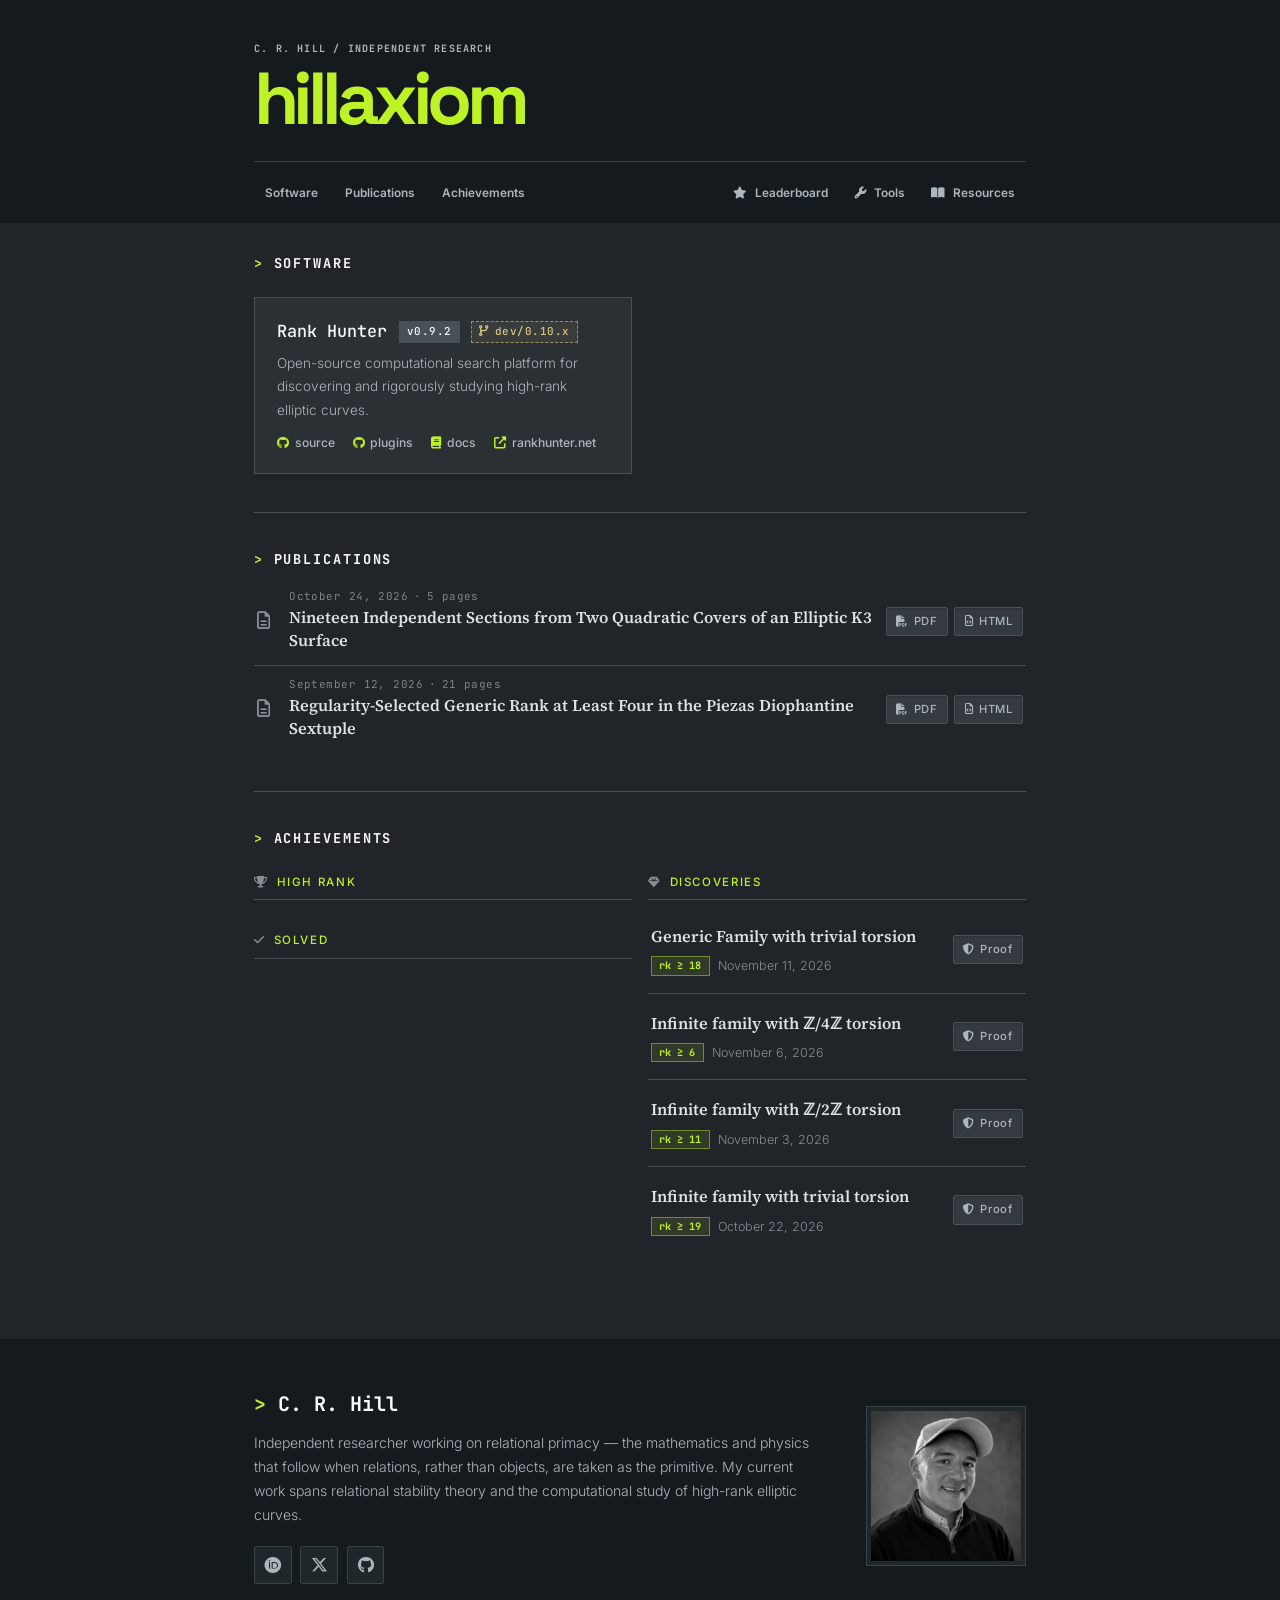
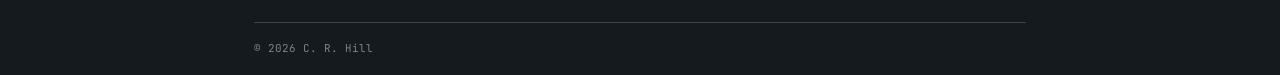
==== commit 11c8ea1a: "Add generic rank eighteen discovery and refresh leaderboard" ====
--- a/index.html
+++ b/index.html
@@ -137,6 +137,21 @@
 
       <div class="unlocked-group">
         <h3 class="group-header discoveries">Discoveries</h3>
+
+        <article class="paper">
+          <div class="paper-main discovery-main">
+            <div class="discovery-info">
+              <h3 class="paper-title">Generic Family with trivial torsion</h3>
+              <p class="discovery-date"><span class="discovery-rank-badge" aria-label="Generic rank at least 18">rk &ge; 18</span><time datetime="2026-11-11">November 11, 2026</time></p>
+            </div>
+            <div class="paper-links discovery-links">
+              <a href="https://github.com/crhillresearch/rank-ledger/tree/main/generic-rank18-trivial-torsion" target="_blank" rel="noopener noreferrer">
+                <i class="fa-solid fa-shield-halved" aria-hidden="true"></i>
+                Proof
+              </a>
+            </div>
+          </div>
+        </article>
 
         <article class="paper">
           <div class="paper-main discovery-main">
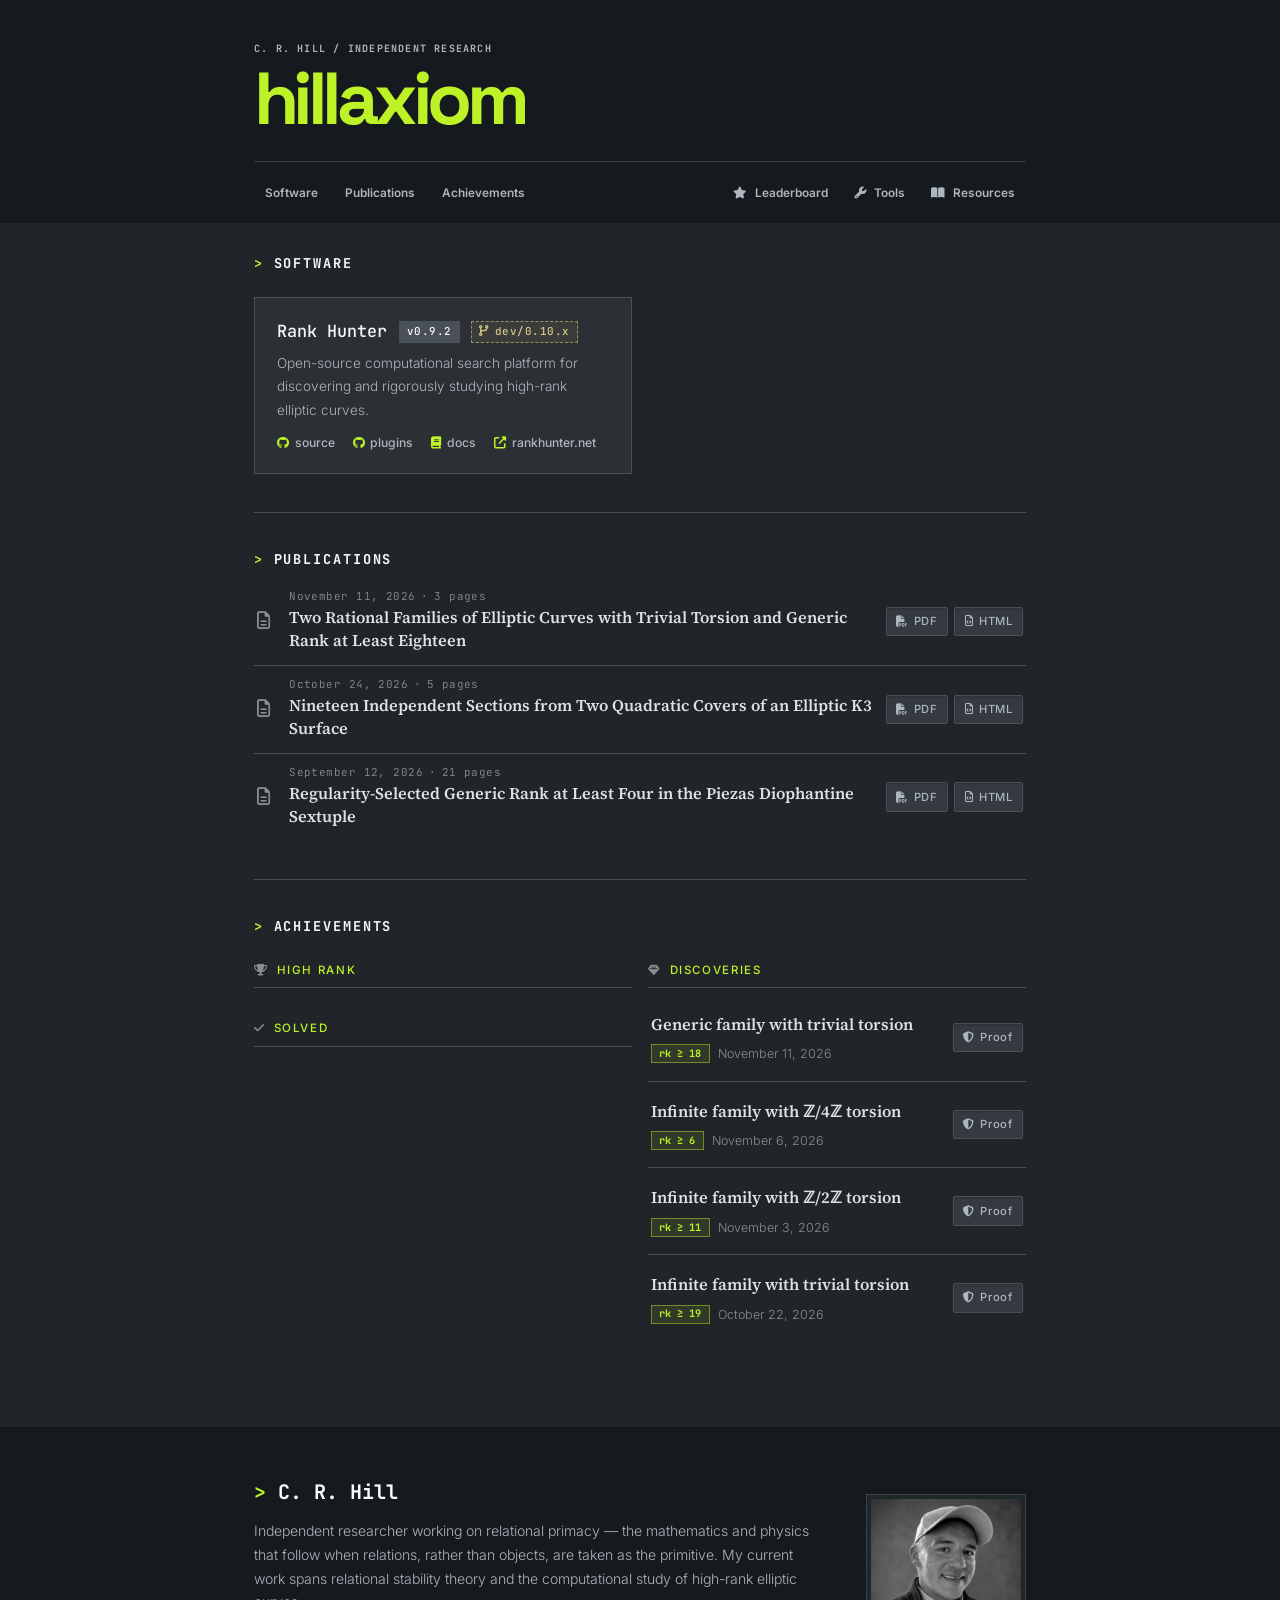
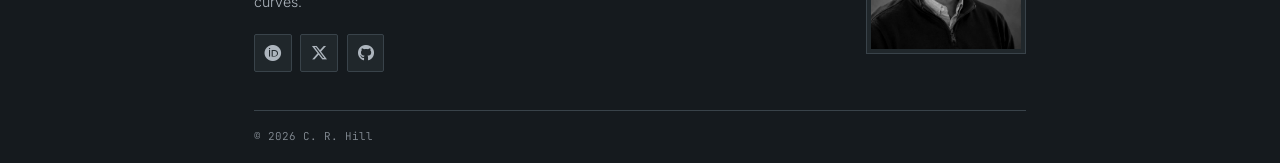
==== commit 3fd07e8c: "Add rank-18 paper in PDF and HTML" ====
--- a/index.html
+++ b/index.html
@@ -78,6 +78,25 @@
     <h2 class="section-title">Publications</h2>
 
     <div class="paper-group">
+      <!-- Two Rational Families -->
+      <article class="paper publication">
+        <i class="fa-regular fa-file-lines paper-icon" aria-hidden="true"></i>
+        <div class="paper-main">
+          <div class="publication-meta"><time datetime="2026-11-11">November 11, 2026</time><span aria-hidden="true">&middot;</span><span>3 pages</span></div>
+          <h3 class="paper-title"><a href="papers/two-rational-rank-18-families.html">Two Rational Families of Elliptic Curves with Trivial Torsion and Generic Rank at Least Eighteen</a></h3>
+        </div>
+        <div class="paper-links">
+          <a href="pdf/two-rational-rank-18-families.pdf" target="_blank" rel="noopener" class="paper-link">
+            <i class="fa-solid fa-file-pdf"></i>
+            PDF
+          </a>
+          <a href="papers/two-rational-rank-18-families.html" target="_blank" rel="noopener" class="paper-link">
+            <i class="fa-regular fa-file-code"></i>
+            HTML
+          </a>
+        </div>
+      </article>
+
       <!-- Nineteen Independent Sections -->
       <article class="paper publication">
         <i class="fa-regular fa-file-lines paper-icon" aria-hidden="true"></i>
@@ -141,7 +160,7 @@
         <article class="paper">
           <div class="paper-main discovery-main">
             <div class="discovery-info">
-              <h3 class="paper-title">Generic Family with trivial torsion</h3>
+              <h3 class="paper-title">Generic family with trivial torsion</h3>
               <p class="discovery-date"><span class="discovery-rank-badge" aria-label="Generic rank at least 18">rk &ge; 18</span><time datetime="2026-11-11">November 11, 2026</time></p>
             </div>
             <div class="paper-links discovery-links">
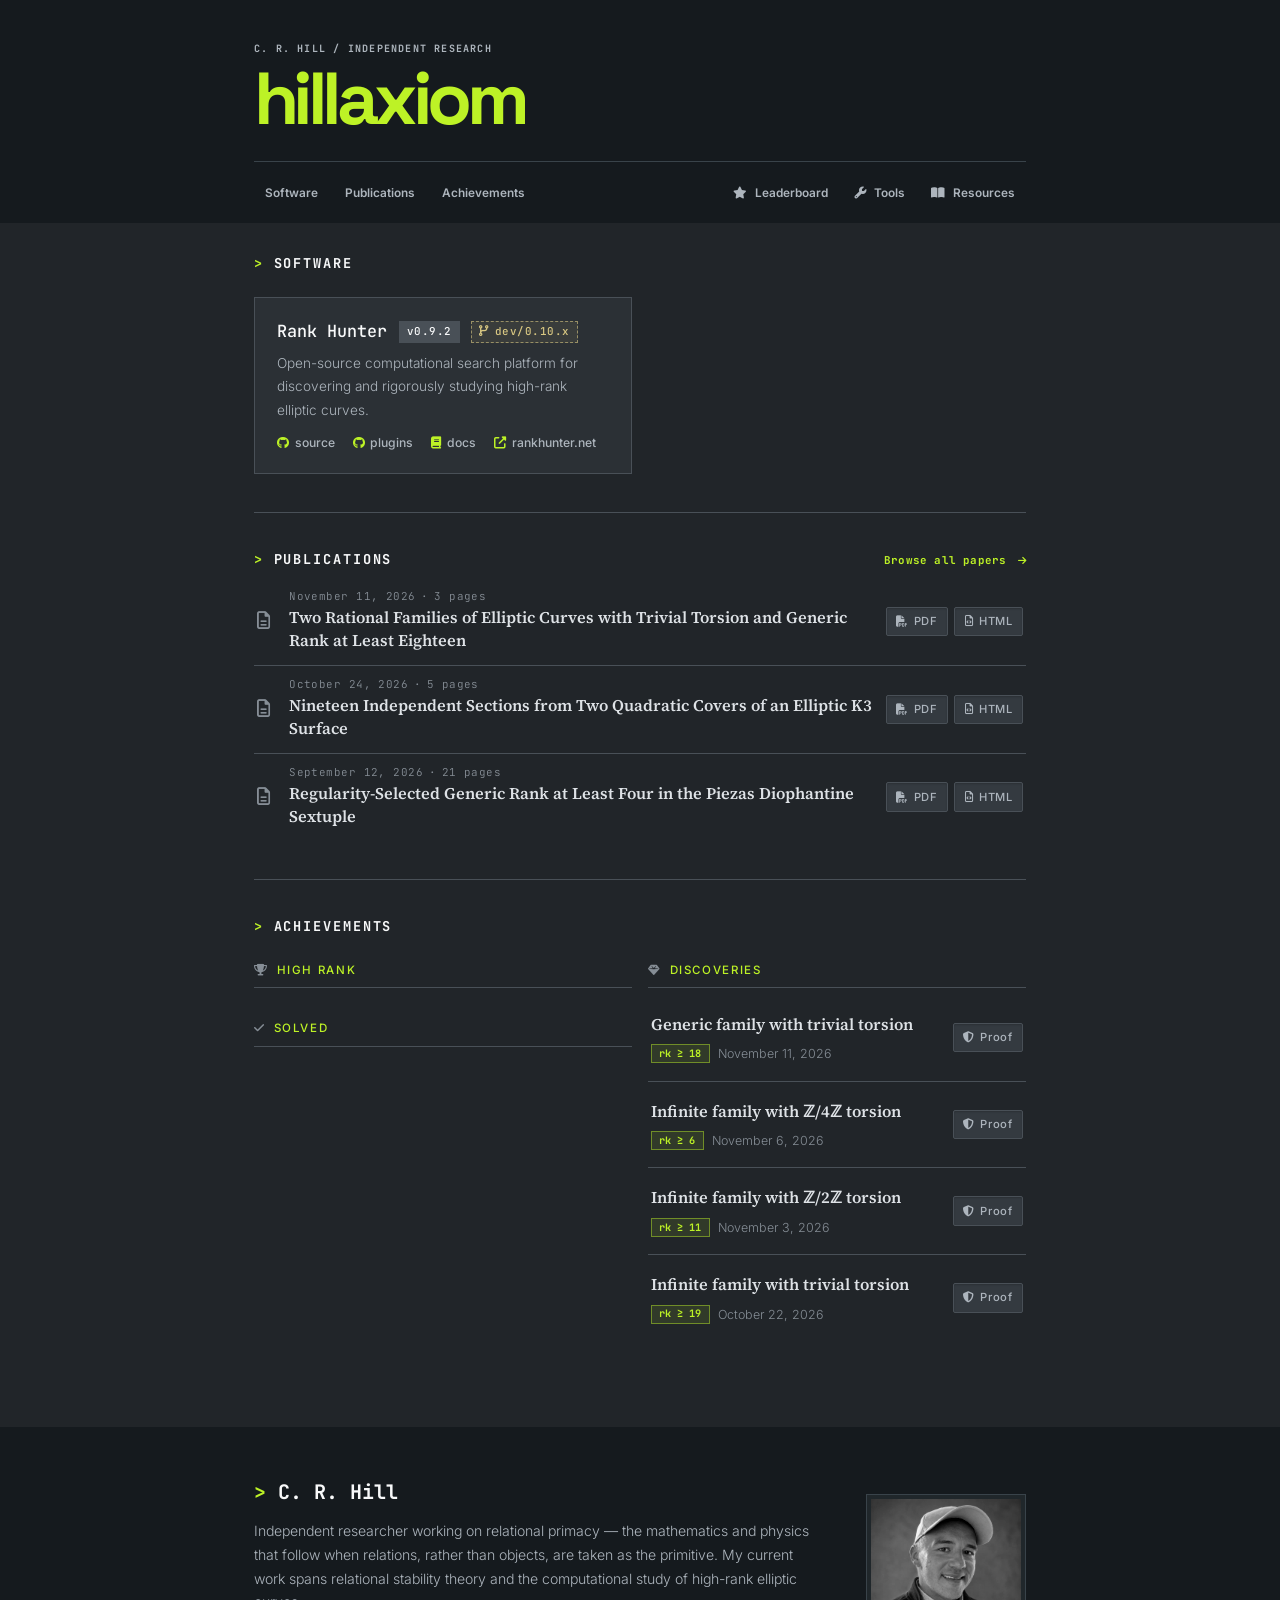
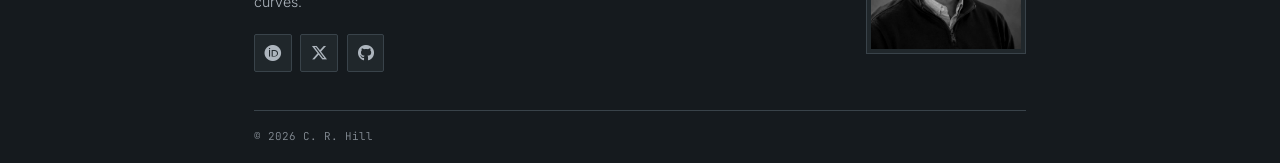
==== commit 0f971f84: "Add papers index and update site README" ====
--- a/index.html
+++ b/index.html
@@ -75,7 +75,7 @@
 
   <!-- papers -->
   <section id="papers">
-    <h2 class="section-title">Publications</h2>
+    <h2 class="section-title">Publications <a class="papers-index-link" href="papers/">Browse all papers <i class="fa-solid fa-arrow-right" aria-hidden="true"></i></a></h2>
 
     <div class="paper-group">
       <!-- Two Rational Families -->
--- a/css/style.css
+++ b/css/style.css
@@ -718,6 +718,16 @@
 .home-page .paper-group .paper:last-child,
 .home-page .unlocked-group .paper:last-child { border-bottom: 0; }
 .home-page #papers .section-title { margin-bottom: 0.4rem; }
+.home-page #papers .papers-index-link {
+  margin-left: auto;
+  color: var(--accent);
+  font-size: 0.68rem;
+  letter-spacing: 0.02em;
+  text-decoration: none;
+  text-transform: none;
+}
+.home-page #papers .papers-index-link:hover { text-decoration: underline; text-underline-offset: 3px; }
+.home-page #papers .papers-index-link i { margin-left: 0.25rem; font-size: 0.6rem; }
 .home-page #papers .publication {
   display: grid;
   grid-template-columns: 1.2rem minmax(0, 1fr) auto;
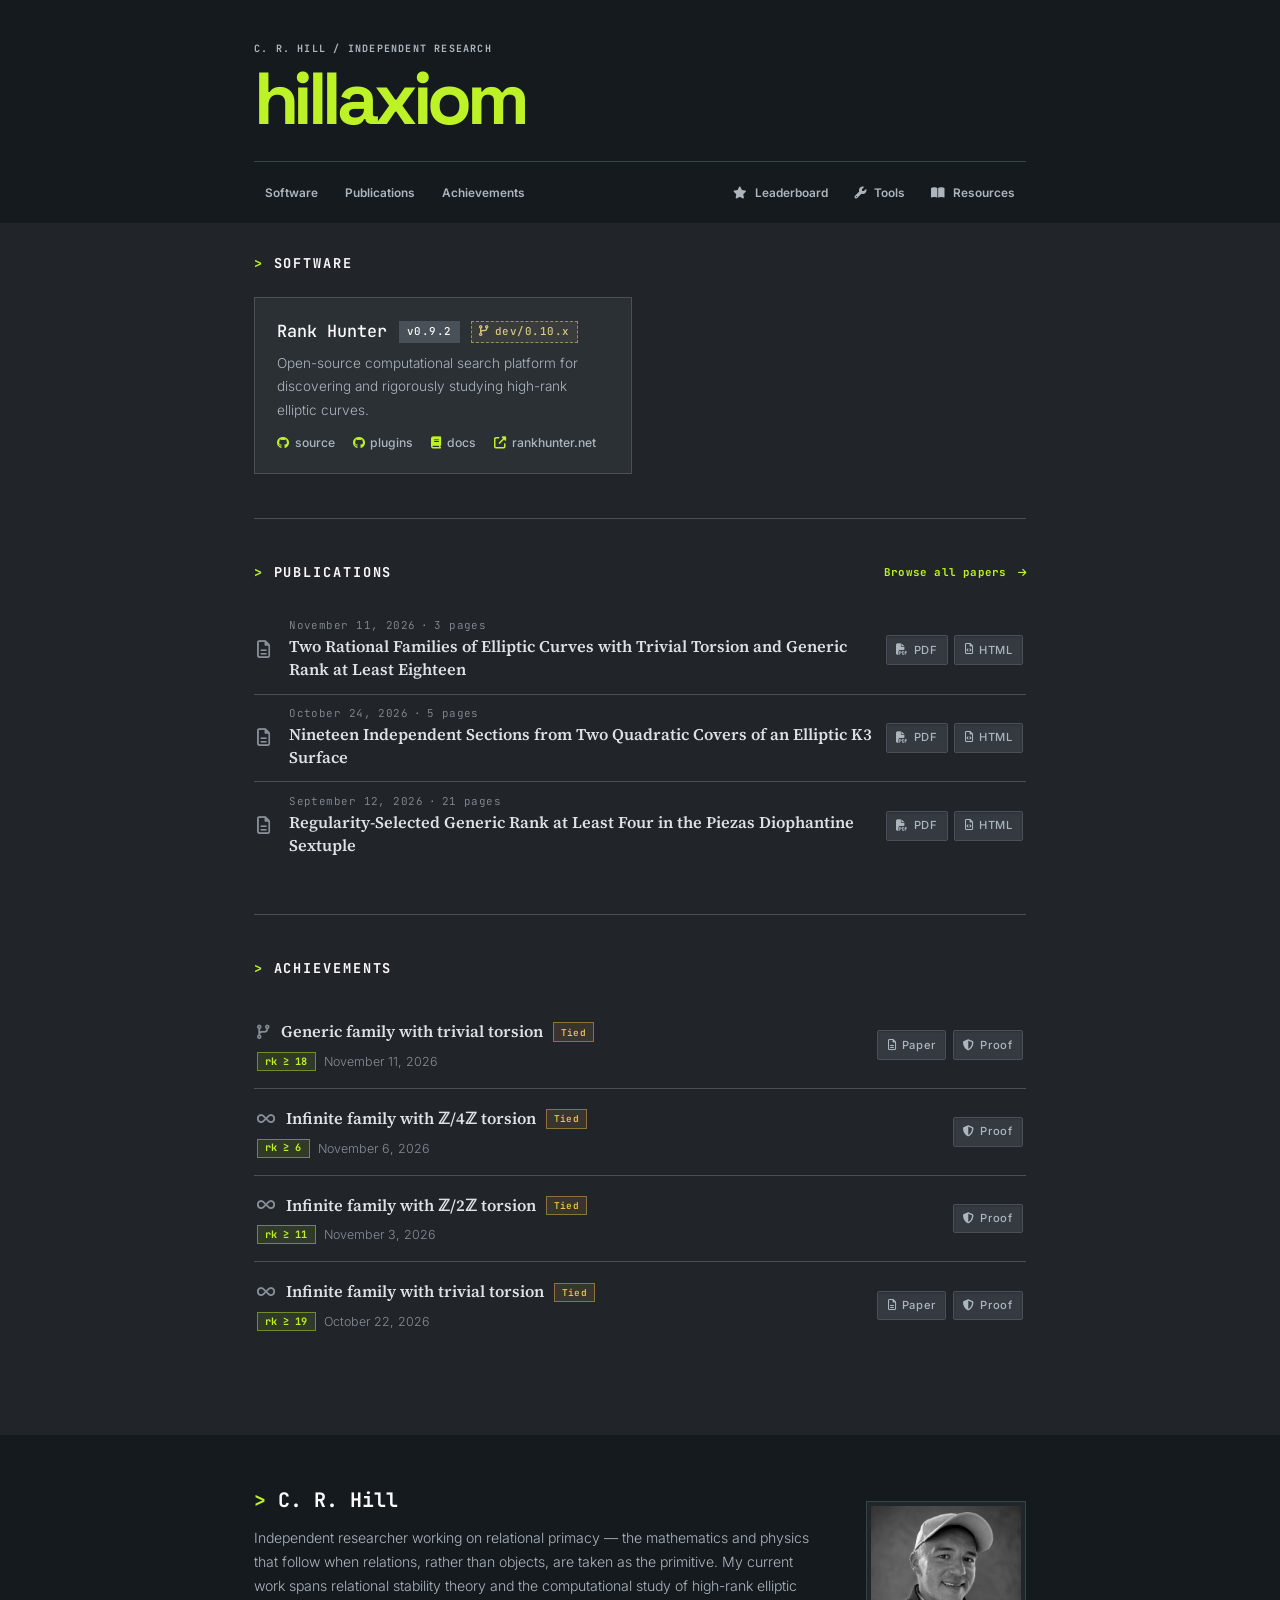
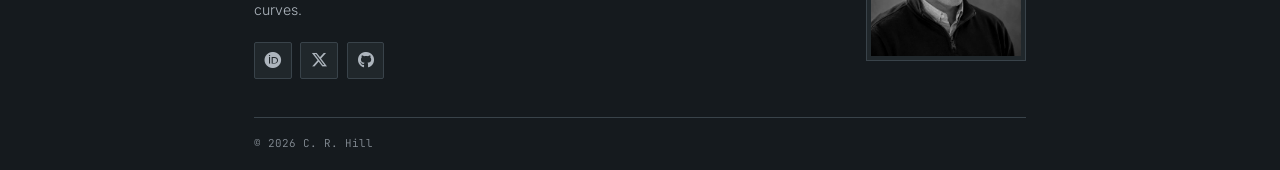
==== commit e278f280: "Add curated open problems and tag achievements" ====
--- a/index.html
+++ b/index.html
@@ -143,27 +143,18 @@
   <section id="achievements">
     <h2 class="section-title">Achievements</h2>
 
-    <div class="unlocked-grid">
-      <div class="unlocked-column">
-        <div class="unlocked-group high-rank-group">
-          <h3 class="group-header high-rank">High Rank</h3>
-        </div>
-
-        <div class="unlocked-group solved-group">
-          <h3 class="group-header solved">Solved</h3>
-        </div>
-      </div>
-
-      <div class="unlocked-group">
-        <h3 class="group-header discoveries">Discoveries</h3>
-
-        <article class="paper">
-          <div class="paper-main discovery-main">
-            <div class="discovery-info">
-              <h3 class="paper-title">Generic family with trivial torsion</h3>
+    <div class="unlocked-group achievements-list">
+        <article class="paper">
+          <div class="paper-main discovery-main">
+            <div class="discovery-info">
+              <div class="achievement-title-row"><i class="fa-solid fa-code-branch achievement-type-icon" aria-hidden="true"></i><h3 class="paper-title">Generic family with trivial torsion</h3><div class="achievement-tags"><span class="achievement-tag record-tied">Tied</span></div></div>
               <p class="discovery-date"><span class="discovery-rank-badge" aria-label="Generic rank at least 18">rk &ge; 18</span><time datetime="2026-11-11">November 11, 2026</time></p>
             </div>
             <div class="paper-links discovery-links">
+              <a href="papers/two-rational-rank-18-families.html" aria-label="Read the paper on two rank-18 families">
+                <i class="fa-regular fa-file-lines" aria-hidden="true"></i>
+                Paper
+              </a>
               <a href="https://github.com/crhillresearch/rank-ledger/tree/main/generic-rank18-trivial-torsion" target="_blank" rel="noopener noreferrer">
                 <i class="fa-solid fa-shield-halved" aria-hidden="true"></i>
                 Proof
@@ -175,7 +166,7 @@
         <article class="paper">
           <div class="paper-main discovery-main">
             <div class="discovery-info">
-              <h3 class="paper-title">Infinite family with ℤ/4ℤ torsion</h3>
+              <div class="achievement-title-row"><i class="fa-solid fa-infinity achievement-type-icon" aria-hidden="true"></i><h3 class="paper-title">Infinite family with ℤ/4ℤ torsion</h3><div class="achievement-tags"><span class="achievement-tag record-tied">Tied</span></div></div>
               <p class="discovery-date"><span class="discovery-rank-badge" aria-label="Rank at least 6">rk &ge; 6</span><time datetime="2026-11-05">November 6, 2026</time></p>
             </div>
             <div class="paper-links discovery-links">
@@ -190,7 +181,7 @@
         <article class="paper">
           <div class="paper-main discovery-main">
             <div class="discovery-info">
-              <h3 class="paper-title">Infinite family with ℤ/2ℤ torsion</h3>
+              <div class="achievement-title-row"><i class="fa-solid fa-infinity achievement-type-icon" aria-hidden="true"></i><h3 class="paper-title">Infinite family with ℤ/2ℤ torsion</h3><div class="achievement-tags"><span class="achievement-tag record-tied">Tied</span></div></div>
               <p class="discovery-date"><span class="discovery-rank-badge" aria-label="Rank at least 11">rk &ge; 11</span><time datetime="2026-11-03">November 3, 2026</time></p>
             </div>
             <div class="paper-links discovery-links">
@@ -204,10 +195,14 @@
         <article class="paper">
           <div class="paper-main discovery-main">
             <div class="discovery-info">
-              <h3 class="paper-title">Infinite family with trivial torsion</h3>
+              <div class="achievement-title-row"><i class="fa-solid fa-infinity achievement-type-icon" aria-hidden="true"></i><h3 class="paper-title">Infinite family with trivial torsion</h3><div class="achievement-tags"><span class="achievement-tag record-tied">Tied</span></div></div>
               <p class="discovery-date"><span class="discovery-rank-badge" aria-label="Rank at least 19">rk &ge; 19</span><time datetime="2026-10-22">October 22, 2026</time></p>
             </div>
             <div class="paper-links discovery-links">
+              <a href="papers/k3-19-sections.html" aria-label="Read the paper on rank-19 elliptic K3 sections">
+                <i class="fa-regular fa-file-lines" aria-hidden="true"></i>
+                Paper
+              </a>
               <a href="https://github.com/crhillresearch/rank-ledger/tree/main/rank-19-genus-one-base-change" target="_blank" rel="noopener">
                 <i class="fa-solid fa-shield-halved" aria-hidden="true"></i>
                 Proof
@@ -215,8 +210,7 @@
             </div>
           </div>
         </article>
-      </div>
-    </div><!--/unlocked-grid-->
+    </div><!--/achievements-list-->
 
   </section>
 </div>
--- a/css/style.css
+++ b/css/style.css
@@ -702,8 +702,10 @@
 .home-page .container > #papers,
 .home-page .container > #achievements {
   border-top: 1px solid var(--border);
-  padding-top: 2.2rem;
-}
+  padding-top: 2.6rem;
+}
+.home-page .container > #software,
+.home-page .container > #papers { padding-bottom: 2.8rem; }
 .home-page .software-links { flex-wrap: wrap; gap: 0.3rem 1.1rem; }
 .home-page .unlocked-grid {
   display: grid;
@@ -713,11 +715,32 @@
 }
 .home-page .unlocked-column { display: flex; flex-direction: column; gap: 1.5rem; min-width: 0; }
 .home-page .unlocked-grid .unlocked-group { min-width: 0; margin-bottom: 0; }
+.home-page .achievements-list { margin-bottom: 0; }
+.home-page .achievement-title-row { display: flex; align-items: center; flex-wrap: wrap; gap: 0.45rem 0.65rem; }
+.home-page .achievement-type-icon { color: var(--dim); font-size: 0.9rem; }
+.home-page .paper:hover .achievement-type-icon { color: var(--accent); }
+.home-page .achievement-title-row .paper-title { margin: 0; }
+.home-page .achievement-tags { display: inline-flex; flex-wrap: wrap; gap: 0.3rem; }
+.home-page .achievement-tag {
+  display: inline-flex;
+  align-items: center;
+  padding: 0.13rem 0.42rem;
+  border: 1px solid var(--border);
+  color: var(--fg-soft);
+  font: 600 0.59rem/1.4 var(--mono);
+  letter-spacing: 0.035em;
+  white-space: nowrap;
+}
+.home-page .achievement-tag.record-tied { border-color: rgba(242, 193, 78, 0.45); background: rgba(242, 193, 78, 0.1); color: #f2c14e; }
+.home-page .achievement-tag.record-new { border-color: rgba(130, 210, 120, 0.45); background: rgba(130, 210, 120, 0.1); color: #82d278; }
+.home-page .achievement-tag.problem-solved { border-color: rgba(117, 191, 255, 0.45); background: rgba(117, 191, 255, 0.1); color: #75bfff; }
 .home-page .paper-group .paper,
 .home-page .unlocked-group .paper { border-bottom: 1px solid var(--border); }
 .home-page .paper-group .paper:last-child,
 .home-page .unlocked-group .paper:last-child { border-bottom: 0; }
-.home-page #papers .section-title { margin-bottom: 0.4rem; }
+.home-page #software .section-title,
+.home-page #papers .section-title,
+.home-page #achievements .section-title { margin-bottom: 1.4rem; }
 .home-page #papers .papers-index-link {
   margin-left: auto;
   color: var(--accent);
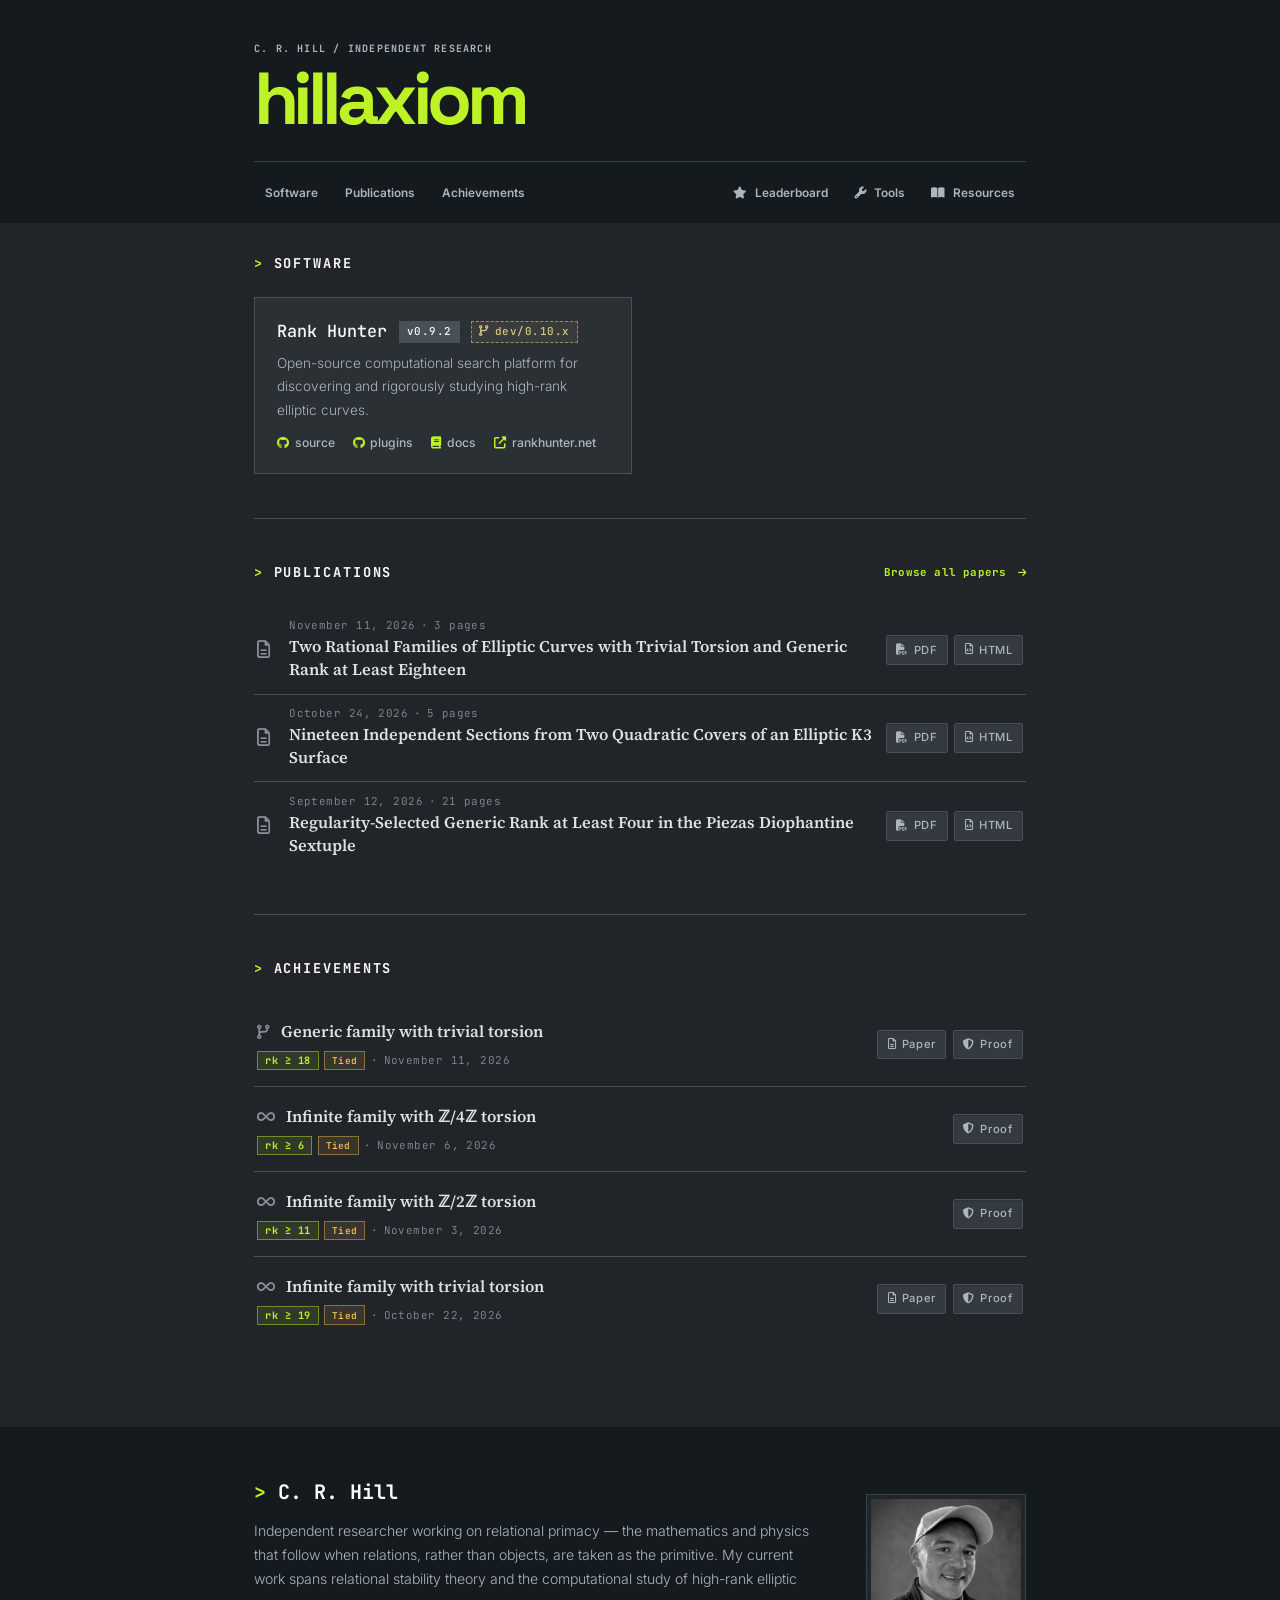
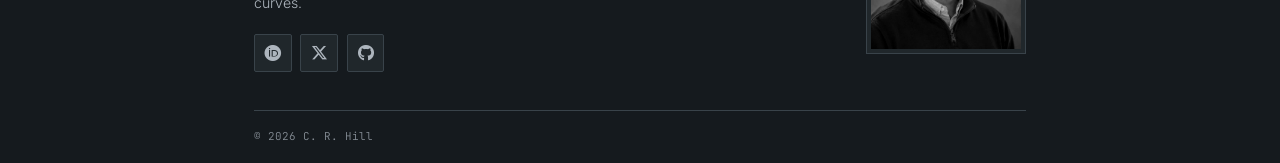
==== commit e06e5361: "Polish mobile achievement layout" ====
--- a/index.html
+++ b/index.html
@@ -147,8 +147,8 @@
         <article class="paper">
           <div class="paper-main discovery-main">
             <div class="discovery-info">
-              <div class="achievement-title-row"><i class="fa-solid fa-code-branch achievement-type-icon" aria-hidden="true"></i><h3 class="paper-title">Generic family with trivial torsion</h3><div class="achievement-tags"><span class="achievement-tag record-tied">Tied</span></div></div>
-              <p class="discovery-date"><span class="discovery-rank-badge" aria-label="Generic rank at least 18">rk &ge; 18</span><time datetime="2026-11-11">November 11, 2026</time></p>
+              <div class="achievement-title-row"><i class="fa-solid fa-code-branch achievement-type-icon" aria-hidden="true"></i><h3 class="paper-title">Generic family with trivial torsion</h3></div>
+              <p class="discovery-date"><span class="discovery-rank-badge" aria-label="Generic rank at least 18">rk &ge; 18</span><span class="achievement-tag record-tied">Tied</span><span aria-hidden="true">&middot;</span><time datetime="2026-11-11">November 11, 2026</time></p>
             </div>
             <div class="paper-links discovery-links">
               <a href="papers/two-rational-rank-18-families.html" aria-label="Read the paper on two rank-18 families">
@@ -166,8 +166,8 @@
         <article class="paper">
           <div class="paper-main discovery-main">
             <div class="discovery-info">
-              <div class="achievement-title-row"><i class="fa-solid fa-infinity achievement-type-icon" aria-hidden="true"></i><h3 class="paper-title">Infinite family with ℤ/4ℤ torsion</h3><div class="achievement-tags"><span class="achievement-tag record-tied">Tied</span></div></div>
-              <p class="discovery-date"><span class="discovery-rank-badge" aria-label="Rank at least 6">rk &ge; 6</span><time datetime="2026-11-05">November 6, 2026</time></p>
+              <div class="achievement-title-row"><i class="fa-solid fa-infinity achievement-type-icon" aria-hidden="true"></i><h3 class="paper-title">Infinite family with ℤ/4ℤ torsion</h3></div>
+              <p class="discovery-date"><span class="discovery-rank-badge" aria-label="Rank at least 6">rk &ge; 6</span><span class="achievement-tag record-tied">Tied</span><span aria-hidden="true">&middot;</span><time datetime="2026-11-05">November 6, 2026</time></p>
             </div>
             <div class="paper-links discovery-links">
               <a href="https://github.com/crhillresearch/rank-ledger/tree/main/c4-rank-6-s3-genus-one-family" target="_blank" rel="noopener">
@@ -181,8 +181,8 @@
         <article class="paper">
           <div class="paper-main discovery-main">
             <div class="discovery-info">
-              <div class="achievement-title-row"><i class="fa-solid fa-infinity achievement-type-icon" aria-hidden="true"></i><h3 class="paper-title">Infinite family with ℤ/2ℤ torsion</h3><div class="achievement-tags"><span class="achievement-tag record-tied">Tied</span></div></div>
-              <p class="discovery-date"><span class="discovery-rank-badge" aria-label="Rank at least 11">rk &ge; 11</span><time datetime="2026-11-03">November 3, 2026</time></p>
+              <div class="achievement-title-row"><i class="fa-solid fa-infinity achievement-type-icon" aria-hidden="true"></i><h3 class="paper-title">Infinite family with ℤ/2ℤ torsion</h3></div>
+              <p class="discovery-date"><span class="discovery-rank-badge" aria-label="Rank at least 11">rk &ge; 11</span><span class="achievement-tag record-tied">Tied</span><span aria-hidden="true">&middot;</span><time datetime="2026-11-03">November 3, 2026</time></p>
             </div>
             <div class="paper-links discovery-links">
               <a href="https://github.com/crhillresearch/rank-ledger/tree/main/c2-rank-11-genus-one-family" target="_blank" rel="noopener">
@@ -195,8 +195,8 @@
         <article class="paper">
           <div class="paper-main discovery-main">
             <div class="discovery-info">
-              <div class="achievement-title-row"><i class="fa-solid fa-infinity achievement-type-icon" aria-hidden="true"></i><h3 class="paper-title">Infinite family with trivial torsion</h3><div class="achievement-tags"><span class="achievement-tag record-tied">Tied</span></div></div>
-              <p class="discovery-date"><span class="discovery-rank-badge" aria-label="Rank at least 19">rk &ge; 19</span><time datetime="2026-10-22">October 22, 2026</time></p>
+              <div class="achievement-title-row"><i class="fa-solid fa-infinity achievement-type-icon" aria-hidden="true"></i><h3 class="paper-title">Infinite family with trivial torsion</h3></div>
+              <p class="discovery-date"><span class="discovery-rank-badge" aria-label="Rank at least 19">rk &ge; 19</span><span class="achievement-tag record-tied">Tied</span><span aria-hidden="true">&middot;</span><time datetime="2026-10-22">October 22, 2026</time></p>
             </div>
             <div class="paper-links discovery-links">
               <a href="papers/k3-19-sections.html" aria-label="Read the paper on rank-19 elliptic K3 sections">
--- a/css/style.css
+++ b/css/style.css
@@ -776,7 +776,15 @@
 .home-page #papers .publication .paper-links { margin: 0; width: auto; }
 .home-page .discovery-main { gap: 0.35rem 0.8rem; }
 .home-page .discovery-info { flex-basis: 17rem; }
-.home-page .discovery-date { margin-top: 0.3rem; }
+.home-page .discovery-date {
+  align-items: baseline;
+  gap: 0.35rem;
+  font-family: var(--mono);
+  font-size: 0.68rem;
+  letter-spacing: 0.04em;
+  line-height: 1.3;
+  margin-top: 0.3rem;
+}
 
 .home-page .site-footer {
   margin-top: 3rem;
@@ -890,8 +898,12 @@
   .home-page .software-links { gap: 0.35rem 0.85rem; }
   .home-page .unlocked-grid { grid-template-columns: 1fr; }
   .home-page .unlocked-column { display: grid; grid-template-columns: repeat(2, minmax(0, 1fr)); gap: 0.8rem; }
-  .home-page .discovery-main { display: grid; grid-template-columns: minmax(0, 1fr) auto; align-items: center; }
-  .home-page .discovery-main .discovery-links { width: auto; margin: 0; }
+  .home-page #achievements .discovery-main { display: flex; flex-direction: row; flex-wrap: wrap; align-items: center; gap: 0.55rem 0.8rem; }
+  .home-page #achievements .paper-main { min-width: 0; width: 100%; }
+  .home-page #achievements .discovery-info { flex: 1 1 18rem; min-width: 0; }
+  .home-page #achievements .discovery-links { width: auto; margin: 0 0 0 auto; justify-content: flex-start; flex-wrap: wrap; }
+  .home-page #achievements .achievement-title-row { align-items: flex-start; column-gap: 0.5rem; }
+  .home-page #achievements .achievement-type-icon { margin-top: 0.35rem; }
   .home-page .site-footer { margin-top: 2rem; padding-top: 2.25rem; }
   .home-page .footer-top { grid-template-columns: 1fr; justify-items: center; gap: 1.5rem; text-align: center; }
   .home-page .footer-about { display: flex; flex-direction: column; align-items: center; }
